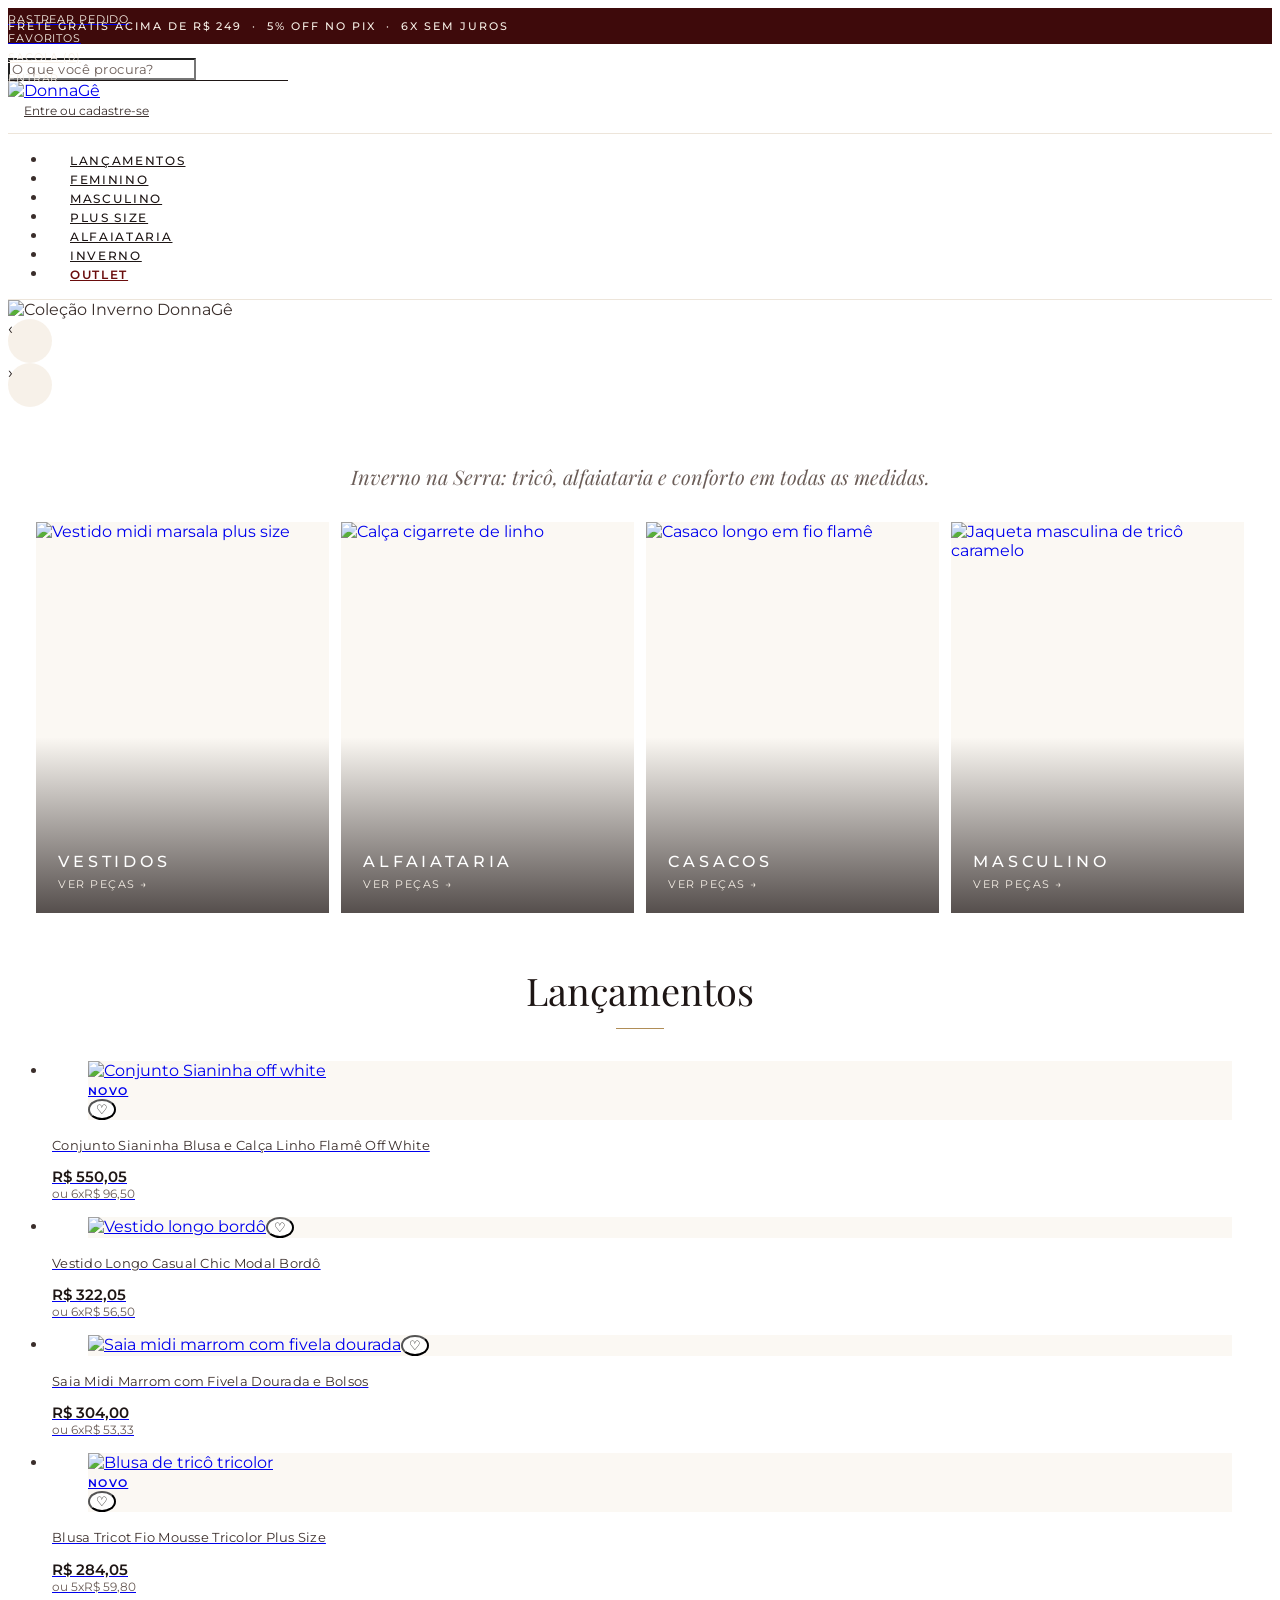
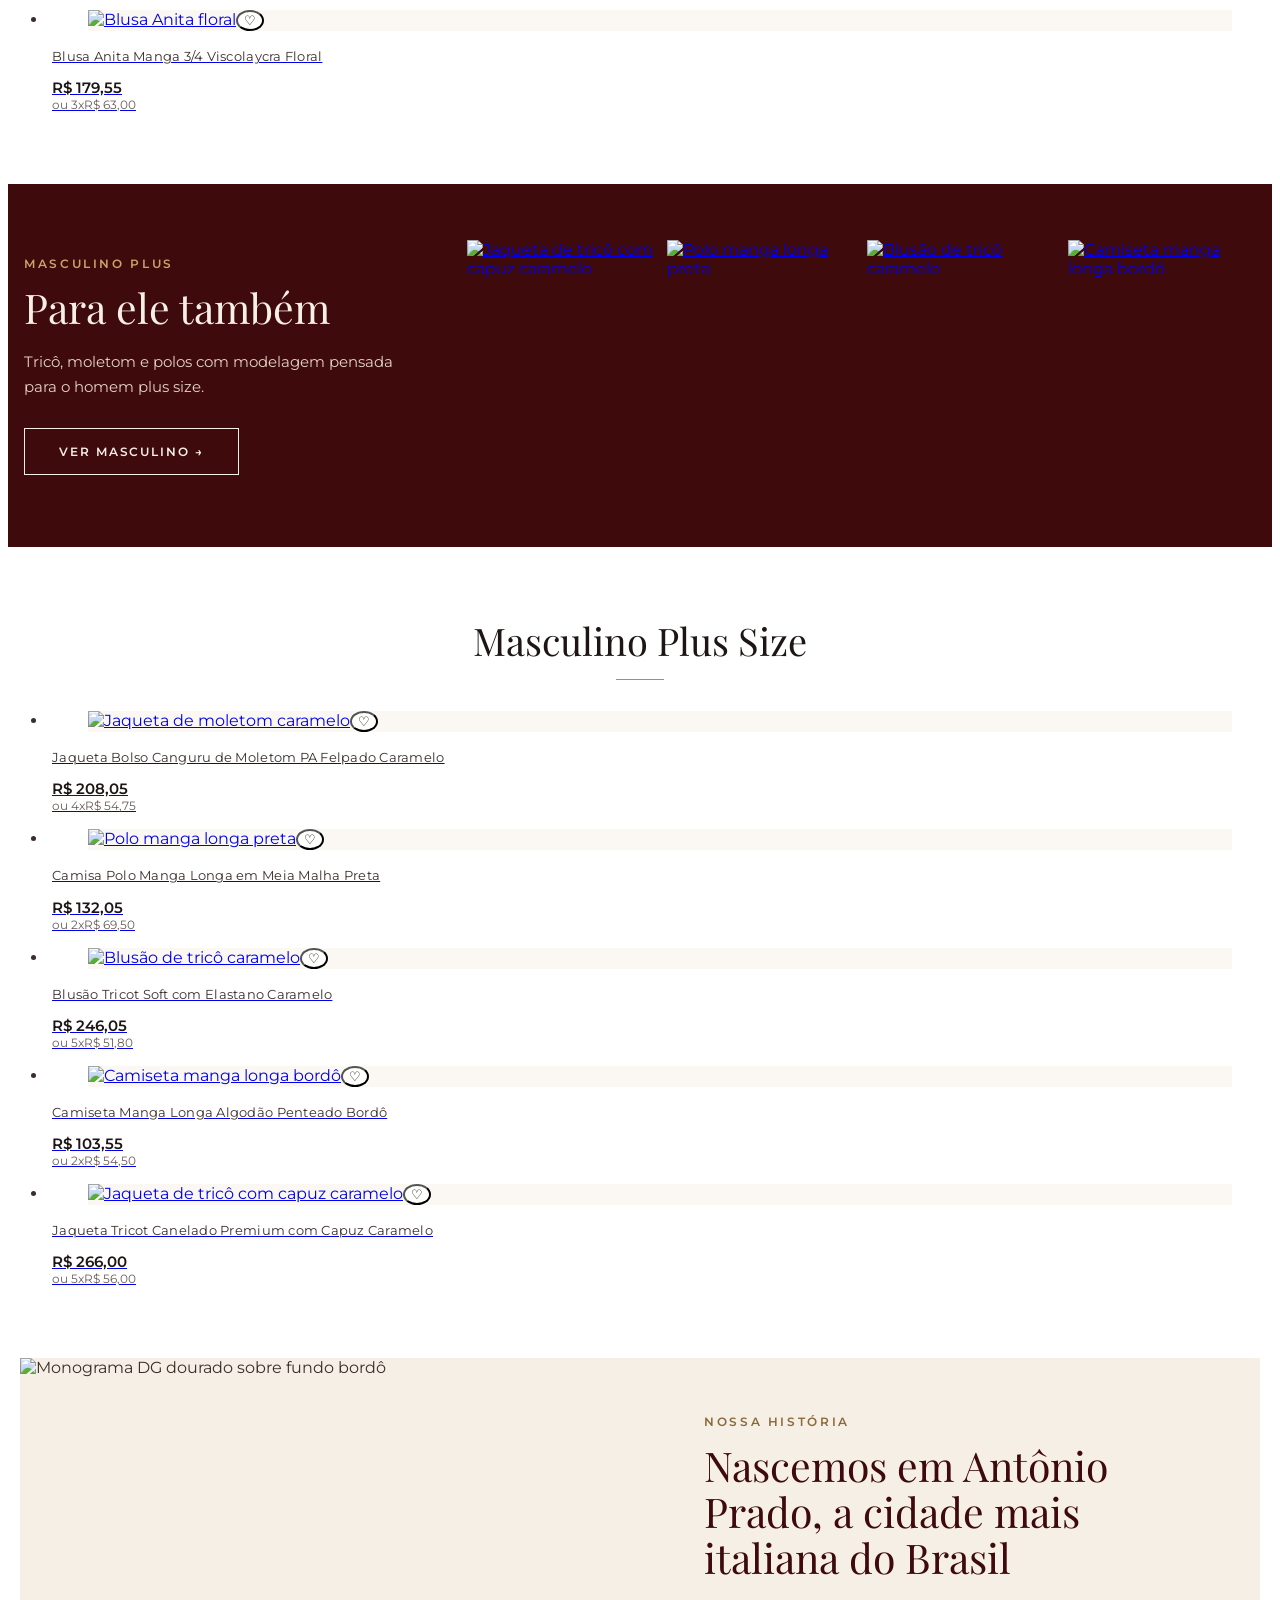
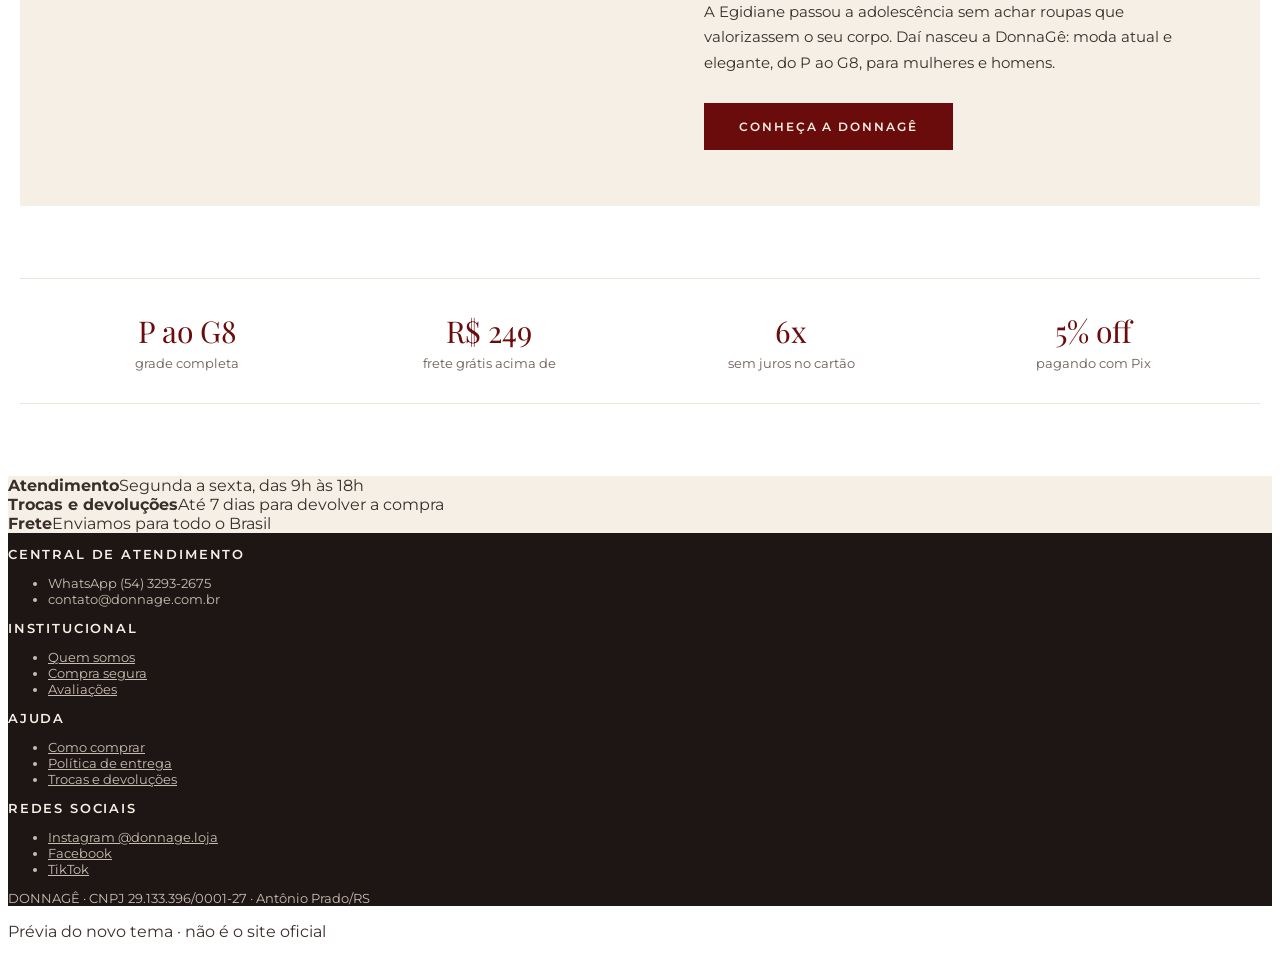
==== index.html @ 187e754b "Prévia do novo tema" ====
<!doctype html>
<html lang="pt-BR">
<head>
  <meta charset="utf-8">
  <meta name="viewport" content="width=device-width, initial-scale=1">
  <meta name="robots" content="noindex, nofollow">
  <title>Prévia do novo tema · DonnaGê</title>
  <!-- Estrutura simulada da Magazord (só para a prévia) -->
  <link rel="stylesheet" href="preview/simulador-magazord.css">
  <!-- O tema de verdade: este é o arquivo que vai para a Magazord -->
  <link rel="stylesheet" href="donnage-tema.css">
</head>
<body>

  <!-- Cabeçalho -->
  <header class="ra-header">
    <div class="header-top">
      <div class="container">
        <div class="box-top">
          <div class="box-social"></div>
          <div class="header-info">
            <div class="item-top"><a class="link-item-top" href="#"><span class="text-item-top">Rastrear pedido</span></a></div>
            <div class="item-top"><a class="link-item-top" href="#"><span class="text-item-top">Favoritos</span></a></div>
            <div class="item-top"><a class="link-item-top link-cart" href="#">Sacola (0)</a></div>
            <div class="item-top"><div class="login link-item-top">Entrar</div></div>
          </div>
        </div>
      </div>
    </div>
    <div class="header-middle">
      <div class="container">
        <div class="search-area">
          <form id="frm-search" action="#" onsubmit="return false">
            <input type="search" placeholder="O que você procura?" aria-label="Buscar">
          </form>
        </div>
        <div class="logo">
          <a href="#"><img src="https://donnage.cdn.magazord.com.br/resources/logo.svg" alt="DonnaGê"></a>
        </div>
        <div class="box-user"><a href="#">Entre ou cadastre-se</a></div>
      </div>
    </div>
    <div class="header-bottom">
      <ul id="nav-root">
        <li><a href="#">Lançamentos</a></li>
        <li><a href="#">Feminino</a></li>
        <li><a href="#">Masculino</a></li>
        <li><a href="#">Plus Size</a></li>
        <li><a href="#">Alfaiataria</a></li>
        <li><a href="#">Inverno</a></li>
        <li class="outlet item-menu-outlet"><a href="#">Outlet</a></li>
      </ul>
    </div>
  </header>

  <main id="main-area">

    <!-- Banner principal (na loja: componente de banners da Magazord) -->
    <div class="container-row">
      <div class="dynamic-banner-1 full">
        <img src="https://donnage.cdn.magazord.com.br/img/2026/08/banner/1099/najo10-1.jpeg" alt="Coleção Inverno DonnaGê">
        <div class="swiper-button-prev" aria-hidden="true">‹</div>
        <div class="swiper-button-next" aria-hidden="true">›</div>
        <div class="swiper-pagination">
          <span class="swiper-pagination-bullet swiper-pagination-bullet-active"></span>
          <span class="swiper-pagination-bullet"></span>
          <span class="swiper-pagination-bullet"></span>
        </div>
      </div>
    </div>

    <!-- Bloco 01 · Mosaico de categorias (cópia de blocos/01-mosaico-categorias.html) -->
    <section class="dg-bloco dg-mosaico" aria-label="Categorias">
      <p class="dg-mosaico__frase">Inverno na Serra: tricô, alfaiataria e conforto em todas as medidas.</p>
      <div class="dg-mosaico__grade">
        <a class="dg-mosaico__item" href="#">
          <img src="https://donnage.cdn.magazord.com.br/img/2026/06/produto/625/cl7-1.jpg?ims=900x1200" alt="Vestido midi marsala plus size" loading="lazy">
          <span class="dg-mosaico__nome"><strong>Vestidos</strong><span>Ver peças →</span></span>
        </a>
        <a class="dg-mosaico__item" href="#">
          <img src="https://donnage.cdn.magazord.com.br/img/2026/09/produto/1181/05-calca-cigarrete-sport-fino-de-linho.jpeg?ims=900x1200" alt="Calça cigarrete de linho" loading="lazy">
          <span class="dg-mosaico__nome"><strong>Alfaiataria</strong><span>Ver peças →</span></span>
        </a>
        <a class="dg-mosaico__item" href="#">
          <img src="https://donnage.cdn.magazord.com.br/img/2026/06/produto/647/cl6.jpg?ims=900x1200" alt="Casaco longo em fio flamê" loading="lazy">
          <span class="dg-mosaico__nome"><strong>Casacos</strong><span>Ver peças →</span></span>
        </a>
        <a class="dg-mosaico__item" href="#">
          <img src="https://donnage.cdn.magazord.com.br/img/2026/07/produto/882/01-jaqueta-masculino-em-tricot-canelado-premium-decote-redondo-com-capuz-caramelo.jpeg?ims=900x1200" alt="Jaqueta masculina de tricô caramelo" loading="lazy">
          <span class="dg-mosaico__nome"><strong>Masculino</strong><span>Ver peças →</span></span>
        </a>
      </div>
    </section>

    <!-- Vitrine de lançamentos (na loja: componente de vitrine da Magazord) -->
    <div class="container-row espaco">
      <div class="title-ctn"><h2 class="bg-title"><span>Lançamentos</span></h2></div>
      <div class="container vitrine-full">
        <div class="ra-vitrine">
          <ul class="product-list">
            <li><a href="#">
              <figure><img class="img-principal" src="https://donnage.cdn.magazord.com.br/img/2026/06/produto/567/t8.jpg?ims=600x900" alt="Conjunto Sianinha off white" loading="lazy"><div class="tag-area"><span class="tag-value">Novo</span></div><button type="button" aria-label="Favoritar">♡</button></figure>
              <div class="vitrine-default"><h3 class="product-name">Conjunto Sianinha Blusa e Calça Linho Flamê Off White</h3><div class="price-product"><div class="top-price"><span class="valor-big">R$ 550,05</span><div class="secondary-price"><span class="parcelas">ou 6x</span><span class="valor-parcelado">R$ 96,50</span></div></div></div></div>
            </a></li>
            <li><a href="#">
              <figure><img class="img-principal" src="https://donnage.cdn.magazord.com.br/img/2026/06/produto/542/04-vestido-longo-casual-chic-modal-losango-fenda-lateral-bordo.jpeg?ims=600x900" alt="Vestido longo bordô" loading="lazy"><button type="button" aria-label="Favoritar">♡</button></figure>
              <div class="vitrine-default"><h3 class="product-name">Vestido Longo Casual Chic Modal Bordô</h3><div class="price-product"><div class="top-price"><span class="valor-big">R$ 322,05</span><div class="secondary-price"><span class="parcelas">ou 6x</span><span class="valor-parcelado">R$ 56,50</span></div></div></div></div>
            </a></li>
            <li><a href="#">
              <figure><img class="img-principal" src="https://donnage.cdn.magazord.com.br/img/2026/06/produto/550/j1-2.jpg?ims=600x900" alt="Saia midi marrom com fivela dourada" loading="lazy"><button type="button" aria-label="Favoritar">♡</button></figure>
              <div class="vitrine-default"><h3 class="product-name">Saia Midi Marrom com Fivela Dourada e Bolsos</h3><div class="price-product"><div class="top-price"><span class="valor-big">R$ 304,00</span><div class="secondary-price"><span class="parcelas">ou 6x</span><span class="valor-parcelado">R$ 53,33</span></div></div></div></div>
            </a></li>
            <li><a href="#">
              <figure><img class="img-principal" src="https://donnage.cdn.magazord.com.br/img/2026/06/produto/598/01-blusa-tricot-fio-mousse-tricolor-inverno-feminina-plus-size.jpeg?ims=600x900" alt="Blusa de tricô tricolor" loading="lazy"><div class="tag-area"><span class="tag-value">Novo</span></div><button type="button" aria-label="Favoritar">♡</button></figure>
              <div class="vitrine-default"><h3 class="product-name">Blusa Tricot Fio Mousse Tricolor Plus Size</h3><div class="price-product"><div class="top-price"><span class="valor-big">R$ 284,05</span><div class="secondary-price"><span class="parcelas">ou 5x</span><span class="valor-parcelado">R$ 59,80</span></div></div></div></div>
            </a></li>
            <li><a href="#">
              <figure><img class="img-principal" src="https://donnage.cdn.magazord.com.br/img/2026/09/produto/1139/04-blusa-anita-manga-3-4-viscolaycra-premium-floral.jpeg?ims=600x900" alt="Blusa Anita floral" loading="lazy"><button type="button" aria-label="Favoritar">♡</button></figure>
              <div class="vitrine-default"><h3 class="product-name">Blusa Anita Manga 3/4 Viscolaycra Floral</h3><div class="price-product"><div class="top-price"><span class="valor-big">R$ 179,55</span><div class="secondary-price"><span class="parcelas">ou 3x</span><span class="valor-parcelado">R$ 63,00</span></div></div></div></div>
            </a></li>
          </ul>
        </div>
      </div>
    </div>

    <!-- Bloco 04 · Destaque masculino (cópia de blocos/04-destaque-masculino.html) -->
    <section class="dg-bloco dg-masculino" aria-label="Linha masculina plus size">
      <div>
        <p class="dg-eyebrow">Masculino plus</p>
        <h2 class="dg-titulo">Para ele também</h2>
        <p class="dg-texto">Tricô, moletom e polos com modelagem pensada para o homem plus size.</p>
        <a class="dg-botao dg-botao--claro" href="#">Ver masculino →</a>
      </div>
      <div class="dg-masculino__fotos">
        <a href="#"><img src="https://donnage.cdn.magazord.com.br/img/2026/07/produto/882/01-jaqueta-masculino-em-tricot-canelado-premium-decote-redondo-com-capuz-caramelo.jpeg?ims=600x800" alt="Jaqueta de tricô com capuz caramelo" loading="lazy"></a>
        <a href="#"><img src="https://donnage.cdn.magazord.com.br/img/2026/07/produto/1011/04-camisa-polo-manga-longa-masculina-em-meia-malha-de-algodao-preta.jpeg?ims=600x800" alt="Polo manga longa preta" loading="lazy"></a>
        <a href="#"><img src="https://donnage.cdn.magazord.com.br/img/2026/07/produto/772/03-blusao-tricot-soft-com-elastano-masculino-caramelo.jpeg?ims=600x800" alt="Blusão de tricô caramelo" loading="lazy"></a>
        <a href="#"><img src="https://donnage.cdn.magazord.com.br/img/2026/08/produto/1018/03-camiseta-manga-longa-masculina-algodao-penteado-punho-em-ribana-bordo-plus-size.jpeg?ims=600x800" alt="Camiseta manga longa bordô" loading="lazy"></a>
      </div>
    </section>

    <!-- Vitrine masculina -->
    <div class="container-row espaco">
      <div class="title-ctn"><h2 class="bg-title"><span>Masculino Plus Size</span></h2></div>
      <div class="container vitrine-full">
        <div class="ra-vitrine">
          <ul class="product-list">
            <li><a href="#">
              <figure><img class="img-principal" src="https://donnage.cdn.magazord.com.br/img/2026/07/produto/863/03-jaqueta-bolso-canguru-masculina-de-moletom-pa-felpado-com-ziper-e-capuz-caramelo.jpeg?ims=600x900" alt="Jaqueta de moletom caramelo" loading="lazy"><button type="button" aria-label="Favoritar">♡</button></figure>
              <div class="vitrine-default"><h3 class="product-name">Jaqueta Bolso Canguru de Moletom PA Felpado Caramelo</h3><div class="price-product"><div class="top-price"><span class="valor-big">R$ 208,05</span><div class="secondary-price"><span class="parcelas">ou 4x</span><span class="valor-parcelado">R$ 54,75</span></div></div></div></div>
            </a></li>
            <li><a href="#">
              <figure><img class="img-principal" src="https://donnage.cdn.magazord.com.br/img/2026/07/produto/1011/04-camisa-polo-manga-longa-masculina-em-meia-malha-de-algodao-preta.jpeg?ims=600x900" alt="Polo manga longa preta" loading="lazy"><button type="button" aria-label="Favoritar">♡</button></figure>
              <div class="vitrine-default"><h3 class="product-name">Camisa Polo Manga Longa em Meia Malha Preta</h3><div class="price-product"><div class="top-price"><span class="valor-big">R$ 132,05</span><div class="secondary-price"><span class="parcelas">ou 2x</span><span class="valor-parcelado">R$ 69,50</span></div></div></div></div>
            </a></li>
            <li><a href="#">
              <figure><img class="img-principal" src="https://donnage.cdn.magazord.com.br/img/2026/07/produto/772/03-blusao-tricot-soft-com-elastano-masculino-caramelo.jpeg?ims=600x900" alt="Blusão de tricô caramelo" loading="lazy"><button type="button" aria-label="Favoritar">♡</button></figure>
              <div class="vitrine-default"><h3 class="product-name">Blusão Tricot Soft com Elastano Caramelo</h3><div class="price-product"><div class="top-price"><span class="valor-big">R$ 246,05</span><div class="secondary-price"><span class="parcelas">ou 5x</span><span class="valor-parcelado">R$ 51,80</span></div></div></div></div>
            </a></li>
            <li><a href="#">
              <figure><img class="img-principal" src="https://donnage.cdn.magazord.com.br/img/2026/08/produto/1018/03-camiseta-manga-longa-masculina-algodao-penteado-punho-em-ribana-bordo-plus-size.jpeg?ims=600x900" alt="Camiseta manga longa bordô" loading="lazy"><button type="button" aria-label="Favoritar">♡</button></figure>
              <div class="vitrine-default"><h3 class="product-name">Camiseta Manga Longa Algodão Penteado Bordô</h3><div class="price-product"><div class="top-price"><span class="valor-big">R$ 103,55</span><div class="secondary-price"><span class="parcelas">ou 2x</span><span class="valor-parcelado">R$ 54,50</span></div></div></div></div>
            </a></li>
            <li><a href="#">
              <figure><img class="img-principal" src="https://donnage.cdn.magazord.com.br/img/2026/07/produto/882/01-jaqueta-masculino-em-tricot-canelado-premium-decote-redondo-com-capuz-caramelo.jpeg?ims=600x900" alt="Jaqueta de tricô com capuz caramelo" loading="lazy"><button type="button" aria-label="Favoritar">♡</button></figure>
              <div class="vitrine-default"><h3 class="product-name">Jaqueta Tricot Canelado Premium com Capuz Caramelo</h3><div class="price-product"><div class="top-price"><span class="valor-big">R$ 266,00</span><div class="secondary-price"><span class="parcelas">ou 5x</span><span class="valor-parcelado">R$ 56,00</span></div></div></div></div>
            </a></li>
          </ul>
        </div>
      </div>
    </div>

    <!-- Bloco 02 · História da marca (cópia de blocos/02-historia-da-marca.html) -->
    <section class="dg-bloco dg-historia" aria-label="Nossa história">
      <div class="dg-historia__foto">
        <img src="https://donnage.cdn.magazord.com.br/img/2026/08/banner/1098/dg.jpg" alt="Monograma DG dourado sobre fundo bordô" loading="lazy">
      </div>
      <div class="dg-historia__conteudo">
        <p class="dg-eyebrow">Nossa história</p>
        <h2 class="dg-titulo">Nascemos em Antônio Prado, a cidade mais italiana do Brasil</h2>
        <p class="dg-texto">A Egidiane passou a adolescência sem achar roupas que valorizassem o seu corpo. Daí nasceu a DonnaGê: moda atual e elegante, do P ao G8, para mulheres e homens.</p>
        <a class="dg-botao" href="#">Conheça a DonnaGê</a>
      </div>
    </section>

    <!-- Bloco 03 · Faixa de vantagens (cópia de blocos/03-faixa-vantagens.html) -->
    <section class="dg-bloco dg-vantagens" aria-label="Vantagens de comprar na DonnaGê">
      <div class="dg-vantagens__item"><strong>P ao G8</strong><span>grade completa</span></div>
      <div class="dg-vantagens__item"><strong>R$ 249</strong><span>frete grátis acima de</span></div>
      <div class="dg-vantagens__item"><strong>6x</strong><span>sem juros no cartão</span></div>
      <div class="dg-vantagens__item"><strong>5% off</strong><span>pagando com Pix</span></div>
    </section>

  </main>

  <!-- Rodapé -->
  <footer class="ra-footer">
    <div>
      <div>
        <div class="footer-top">
          <div class="container">
            <div><strong>Atendimento</strong><span>Segunda a sexta, das 9h às 18h</span></div>
            <div><strong>Trocas e devoluções</strong><span>Até 7 dias para devolver a compra</span></div>
            <div><strong>Frete</strong><span>Enviamos para todo o Brasil</span></div>
          </div>
        </div>
        <div class="footer-middle">
          <div class="footer-middle-top">
            <div class="container">
              <div>
                <h3 class="section-title"><span>Central de atendimento</span></h3>
                <ul class="list-menu-default">
                  <li>WhatsApp (54) 3293-2675</li>
                  <li>contato@donnage.com.br</li>
                </ul>
              </div>
              <div>
                <h3 class="section-title"><span>Institucional</span></h3>
                <ul class="list-menu-default">
                  <li><a href="#">Quem somos</a></li>
                  <li><a href="#">Compra segura</a></li>
                  <li><a href="#">Avaliações</a></li>
                </ul>
              </div>
              <div>
                <h3 class="section-title"><span>Ajuda</span></h3>
                <ul class="list-menu-default">
                  <li><a href="#">Como comprar</a></li>
                  <li><a href="#">Política de entrega</a></li>
                  <li><a href="#">Trocas e devoluções</a></li>
                </ul>
              </div>
              <div>
                <h3 class="section-title"><span>Redes sociais</span></h3>
                <ul class="list-menu-default">
                  <li><a href="#">Instagram @donnage.loja</a></li>
                  <li><a href="#">Facebook</a></li>
                  <li><a href="#">TikTok</a></li>
                </ul>
              </div>
            </div>
          </div>
        </div>
        <div class="footer-bottom">
          <p>DONNAGÊ · CNPJ 29.133.396/0001-27 · Antônio Prado/RS</p>
        </div>
      </div>
    </div>
  </footer>

  <p class="previa-aviso">Prévia do novo tema · não é o site oficial</p>

</body>
</html>
---- donnage-tema.css ----
/* ==========================================================================
   DonnaGê — Tema "Serra" (inspirado na linguagem da Principessa)
   Plataforma: Magazord · Versão 1.0 · 16/10/2026

   Como usar: subir este arquivo em Recursos (arquivo CSS da loja), no lugar
   do basenutribomba.css. Veja o GUIA-INSTALACAO.md.

   Seções:
   1. Fontes e variáveis
   2. Base
   3. Barra de aviso (topo)
   4. Cabeçalho e busca
   5. Menu
   6. Banners
   7. Títulos de seção
   8. Categorias (carrossel de banners vira mosaico)
   9. Vitrines e cards de produto
   10. Avaliações
   11. Rodapé
   12. Avisos, pop-ups e WhatsApp
   13. Blocos HTML próprios (.dg-*)
   14. Celular
   ========================================================================== */

/* 1. Fontes e variáveis ---------------------------------------------------- */
@import url("https://fonts.googleapis.com/css2?family=Playfair+Display:ital,wght@0,400;0,500;0,600;1,400&family=Montserrat:wght@400;500;600;700&display=swap");

:root {
  /* Paleta do tema */
  --dg-bordo: #6a0c0c;
  --dg-vinho: #3e0a0b;
  --dg-creme: #f6efe6;
  --dg-papel: #fbf8f3;
  --dg-grafite: #1e1615;
  --dg-texto: #3a2e2b;
  --dg-texto-suave: #6b5d58;
  --dg-dourado: #b08d57;
  --dg-dourado-escuro: #8a6a3a;
  --dg-linha: #ede5da;

  /* Tipografia */
  --dg-fonte-titulo: "Playfair Display", Georgia, serif;
  --dg-fonte-texto: "Montserrat", Arial, sans-serif;

  /* Texto da barra de aviso no topo (edite aqui) */
  --dg-aviso: "FRETE GRÁTIS ACIMA DE R$ 249  ·  5% OFF NO PIX  ·  6X SEM JUROS";

  /* Cor base da Magazord: mantém o bordô da marca */
  --cor-base: #6a0c0c;
  --cor-base-darken: #3e0a0b;
}

/* 2. Base ------------------------------------------------------------------ */
body {
  font-family: var(--dg-fonte-texto);
  color: var(--dg-texto);
  -webkit-font-smoothing: antialiased;
}

img {
  image-rendering: -webkit-optimize-contrast;
}

a:focus-visible,
button:focus-visible {
  outline: 2px solid var(--dg-dourado);
  outline-offset: 2px;
}

/* 3. Barra de aviso (topo) ------------------------------------------------- */
/* A faixa bordô vira uma barra fina vinho com um único recado no centro.
   Os atalhos (rastrear pedido, favoritos, carrinho, entrar) continuam à direita. */
.ra-header .header-top {
  height: 36px;
  background: var(--dg-vinho) !important;
}

.ra-header .header-top .box-top {
  position: relative;
  height: 36px;
}

/* O recado fica à esquerda; os atalhos ficam à direita (sem sobrepor) */
.ra-header .header-top .box-top::before {
  content: var(--dg-aviso);
  position: absolute;
  left: 0;
  top: 50%;
  transform: translateY(-50%);
  white-space: pre;
  font-family: var(--dg-fonte-texto);
  font-size: 11px;
  font-weight: 500;
  letter-spacing: 0.18em;
  color: var(--dg-creme);
  pointer-events: none;
}

/* Redes sociais saem do topo (ficam no rodapé) */
.ra-header .header-top .box-social {
  display: none;
}

.ra-header .header-top .header-info {
  margin-left: auto;
}

.ra-header .header-top .header-info .item-top {
  border-color: rgba(246, 239, 230, 0.2) !important;
}

.ra-header .header-top .text-item-top,
.ra-header .header-top .login,
.ra-header .header-top .link-cart {
  font-family: var(--dg-fonte-texto);
  font-size: 11px;
  letter-spacing: 0.08em;
  text-transform: uppercase;
  color: var(--dg-creme) !important;
}

.ra-header .header-top .link-item-top {
  padding-top: 6px;
  padding-bottom: 6px;
}

/* 4. Cabeçalho e busca ----------------------------------------------------- */
.ra-header {
  box-shadow: none !important;
  border-bottom: 1px solid var(--dg-linha);
}

.ra-header .header-middle {
  background: #ffffff !important;
  padding-top: 14px !important;
  padding-bottom: 14px !important;
}

.ra-header .header-middle .logo img,
.ra-header .header-middle .logo svg {
  max-height: 52px;
  width: auto;
}

/* Busca no estilo Principessa: só uma linha embaixo */
.ra-header .search-area {
  width: 280px !important;
}

.ra-header #frm-search {
  background: transparent !important;
  border: 0 !important;
  border-bottom: 1px solid var(--dg-grafite) !important;
  border-radius: 0 !important;
}

.ra-header #frm-search input {
  font-family: var(--dg-fonte-texto);
  font-size: 13px;
  letter-spacing: 0.04em;
  color: var(--dg-grafite);
  background: transparent !important;
}

.ra-header #frm-search input::placeholder {
  color: var(--dg-texto-suave);
}

/* Bloco "Cadastre-se" mais discreto */
.ra-header .box-user a {
  padding: 10px 16px !important;
  font-family: var(--dg-fonte-texto);
  font-size: 12px;
  color: var(--dg-texto) !important;
}

.ra-header .box-user a:hover {
  background: var(--dg-papel) !important;
}

/* 5. Menu ------------------------------------------------------------------ */
.ra-header .header-bottom {
  background: #ffffff !important;
  border-top: 1px solid var(--dg-linha);
}

#nav-root > li > a {
  padding: 16px 22px !important;
  font-family: var(--dg-fonte-texto);
  font-size: 12px;
  font-weight: 500;
  letter-spacing: 0.14em;
  text-transform: uppercase;
  color: var(--dg-grafite) !important;
  position: relative;
}

/* Sublinhado fino ao passar o mouse */
#nav-root > li > a::after {
  content: "";
  position: absolute;
  left: 22px;
  right: 22px;
  bottom: 10px;
  height: 1px;
  background: currentColor;
  transform: scaleX(0);
  transition: transform 0.25s ease;
}

#nav-root > li > a:hover::after {
  transform: scaleX(1);
}

/* Outlet em destaque, como na Principessa */
#nav-root > li.outlet > a,
#nav-root > li.item-menu-outlet > a {
  color: var(--dg-bordo) !important;
  font-weight: 600;
}

/* Submenu */
#nav-root .menu-level-2 {
  background: #ffffff !important;
  border-top: 1px solid var(--dg-linha);
  box-shadow: 0 16px 32px rgba(30, 22, 21, 0.08);
}

#nav-root .menu-level-2 a {
  font-family: var(--dg-fonte-texto);
  font-size: 13px !important;
  color: var(--dg-texto) !important;
}

#nav-root .menu-level-2 a:hover {
  background: var(--dg-papel) !important;
  color: var(--dg-bordo) !important;
}

/* 6. Banners --------------------------------------------------------------- */
.dynamic-banner-1 .swiper-button-prev,
.dynamic-banner-1 .swiper-button-next {
  width: 44px;
  height: 44px;
  border-radius: 50%;
  background: rgba(246, 239, 230, 0.85);
  color: var(--dg-grafite);
}

.dynamic-banner-1 .swiper-button-prev::after,
.dynamic-banner-1 .swiper-button-next::after {
  font-size: 16px;
  font-weight: 700;
}

.dynamic-banner-1 .swiper-pagination-bullet {
  width: 10px;
  height: 4px;
  border-radius: 2px;
  background: #ffffff;
  opacity: 0.55;
}

.dynamic-banner-1 .swiper-pagination-bullet-active {
  width: 28px;
  opacity: 1;
}

/* Banners fixos: sem cantos arredondados, com um respiro em volta */
.fixed-banners {
  padding-top: 24px;
  padding-bottom: 24px;
}

.fixed-banners img {
  border-radius: 0 !important;
}

/* 7. Títulos de seção ------------------------------------------------------ */
.title-ctn {
  margin-top: 56px;
  margin-bottom: 28px;
  text-align: center;
}

.title-ctn .bg-title,
.title-ctn .bg-title span {
  background: transparent !important;
  font-family: var(--dg-fonte-titulo) !important;
  font-size: 38px !important;
  font-weight: 400 !important;
  line-height: 1.15;
  letter-spacing: 0;
  text-transform: none !important;
  color: var(--dg-grafite) !important;
}

.title-ctn .bg-title::before,
.title-ctn .bg-title::after {
  display: none !important;
}

/* Filete dourado embaixo do título */
.title-ctn .bg-title::after {
  content: "";
  display: block !important;
  width: 48px;
  height: 1px;
  margin: 16px auto 0;
  background: var(--dg-dourado);
}

/* 8. Categorias (carrossel de banners vira mosaico) ------------------------ */
/* Vale para o componente "carrossel de banners" com nome (dynamic-banner-5),
   que hoje mostra as categorias em círculos. */
.dynamic-banner-5 .swiper-slide a {
  position: relative;
  display: block;
  overflow: hidden;
}

.dynamic-banner-5 figure {
  margin: 0;
  border-radius: 0 !important;
  aspect-ratio: 3 / 4;
  overflow: hidden;
  background: var(--dg-papel);
}

.dynamic-banner-5 figure img {
  width: 100%;
  height: 100%;
  object-fit: cover;
  border-radius: 0 !important;
  transition: transform 0.6s ease;
}

.dynamic-banner-5 .swiper-slide a:hover figure img {
  transform: scale(1.04);
}

/* Escurece a base da foto para o nome ficar legível */
.dynamic-banner-5 .swiper-slide a::after {
  content: "";
  position: absolute;
  inset: 0;
  background: linear-gradient(180deg, rgba(30, 22, 21, 0) 55%, rgba(30, 22, 21, 0.72) 100%);
  pointer-events: none;
}

.dynamic-banner-5 .banner-name {
  position: absolute;
  left: 20px;
  right: 20px;
  bottom: 20px;
  z-index: 2;
  justify-content: flex-start !important;
  text-align: left;
  font-family: var(--dg-fonte-texto);
  font-size: 15px;
  font-weight: 500;
  letter-spacing: 0.22em;
  text-transform: uppercase;
  color: #ffffff !important;
}

.dynamic-banner-5 .banner-name::after {
  content: "Ver peças →";
  display: block;
  margin-top: 6px;
  font-size: 11px;
  letter-spacing: 0.12em;
  color: var(--dg-creme);
}

/* O nome fica em coluna (título + "ver peças") */
.dynamic-banner-5 .banner-name {
  flex-direction: column;
  align-items: flex-start !important;
}

/* 9. Vitrines e cards de produto ------------------------------------------- */
.ra-vitrine .product-list > li > a figure {
  background: var(--dg-papel);
  overflow: hidden;
}

.ra-vitrine .img-principal {
  transition: transform 0.6s ease !important;
}

.ra-vitrine .product-list > li > a:hover .img-principal {
  transform: scale(1.03);
}

.ra-vitrine .vitrine-default {
  text-align: left !important;
  padding-left: 4px !important;
  padding-right: 4px !important;
}

.ra-vitrine .product-name {
  margin-top: 14px !important;
  font-family: var(--dg-fonte-texto);
  font-size: 13px !important;
  font-weight: 400;
  line-height: 1.4;
  letter-spacing: 0.02em;
  text-transform: none;
  color: var(--dg-texto) !important;
}

.ra-vitrine .price-product {
  min-height: 0 !important;
  margin-top: 6px;
}

.ra-vitrine .top-price {
  justify-content: flex-start !important;
  flex-wrap: wrap;
  align-items: baseline;
  gap: 4px 8px;
}

.ra-vitrine .valor-big {
  font-family: var(--dg-fonte-texto);
  font-size: 15px !important;
  font-weight: 600 !important;
  color: var(--dg-grafite) !important;
}

.ra-vitrine .secondary-price,
.ra-vitrine .parcelas,
.ra-vitrine .valor-parcelado {
  font-size: 12px !important;
  color: var(--dg-texto-suave) !important;
}

/* Botão de favorito discreto */
.ra-vitrine figure > button {
  background: rgba(255, 255, 255, 0.9) !important;
  box-shadow: none !important;
  border-radius: 50%;
}

/* Tamanhos que aparecem ao passar o mouse */
.ra-vitrine .derivacoes-hover {
  background: rgba(251, 248, 243, 0.94);
}

.ra-vitrine .deriva {
  font-size: 12px;
  color: var(--dg-grafite);
}

/* Etiquetas (novo, desconto) */
.tag-area .tag-value {
  border-radius: 0 !important;
  font-family: var(--dg-fonte-texto);
  font-size: 11px !important;
  font-weight: 600;
  letter-spacing: 0.12em;
  text-transform: uppercase;
}

/* Setas das vitrines */
.ra-vitrine .button-prev,
.ra-vitrine .button-next {
  color: var(--dg-grafite);
  opacity: 0.6;
  transition: opacity 0.2s ease;
}

.ra-vitrine .button-prev:hover,
.ra-vitrine .button-next:hover {
  opacity: 1;
}

/* 10. Avaliações ----------------------------------------------------------- */
.widget-avaliacao {
  background: var(--dg-papel);
}

/* 11. Rodapé --------------------------------------------------------------- */
.ra-footer .footer-top {
  background: var(--dg-creme) !important;
  color: var(--dg-texto);
}

.ra-footer .footer-middle,
.ra-footer .footer-middle-top,
.ra-footer .footer-middle-bottom,
.ra-footer .footer-bottom,
.ra-footer > div > div {
  background: var(--dg-grafite) !important;
  color: #cbbdb2;
}

.ra-footer .section-title,
.ra-footer .section-title span {
  font-family: var(--dg-fonte-texto);
  font-size: 13px;
  font-weight: 600;
  letter-spacing: 0.14em;
  text-transform: uppercase;
  color: var(--dg-creme) !important;
  border-color: rgba(246, 239, 230, 0.15) !important;
}

.ra-footer a,
.ra-footer li,
.ra-footer p,
.ra-footer .list-menu-default {
  color: #cbbdb2 !important;
  font-size: 13px;
}

.ra-footer a:hover {
  color: var(--dg-creme) !important;
}

.ra-footer .border-secondary-200,
.ra-footer .footer-bottom {
  border-color: rgba(246, 239, 230, 0.12) !important;
}

/* Ícones das redes em creme */
.ra-footer .box-social img,
.ra-footer .box-social svg {
  filter: brightness(0) invert(0.93) sepia(0.15);
}

/* 12. Avisos, pop-ups e WhatsApp ------------------------------------------- */
.informativo-lgpd {
  background: var(--dg-grafite) !important;
  color: var(--dg-creme) !important;
  font-size: 13px;
}

.informativo-lgpd a {
  color: var(--dg-creme) !important;
  text-decoration: underline;
}

.informativo-lgpd .botao-continuar-fechar {
  background: var(--dg-creme) !important;
  border-color: var(--dg-creme) !important;
  color: var(--dg-grafite) !important;
  border-radius: 0 !important;
  letter-spacing: 0.1em;
  text-transform: uppercase;
  font-size: 12px;
}

.cupom-desconto .titulo-newsletter {
  font-family: var(--dg-fonte-titulo);
  font-weight: 400;
}

/* Botões padrão da loja: cantos retos e caixa alta */
.button.button-base,
.btn-comprar,
.botao-comprar {
  border-radius: 0 !important;
  letter-spacing: 0.12em;
  text-transform: uppercase;
}

/* 13. Blocos HTML próprios (.dg-*) ----------------------------------------- */
/* Usados pelos arquivos da pasta blocos/. Só afetam elementos com classe dg-. */
.dg-bloco {
  font-family: var(--dg-fonte-texto);
  color: var(--dg-texto);
  box-sizing: border-box;
}

.dg-bloco *,
.dg-bloco *::before,
.dg-bloco *::after {
  box-sizing: inherit;
}

.dg-bloco img {
  display: block;
  max-width: 100%;
}

.dg-eyebrow {
  margin: 0 0 14px;
  font-size: 12px;
  font-weight: 600;
  letter-spacing: 0.22em;
  text-transform: uppercase;
  color: var(--dg-dourado-escuro);
}

.dg-titulo {
  margin: 0 0 18px;
  font-family: var(--dg-fonte-titulo);
  font-size: clamp(28px, 3.2vw, 44px);
  font-weight: 400;
  line-height: 1.12;
  color: var(--dg-vinho);
}

.dg-texto {
  margin: 0 0 28px;
  font-size: 15px;
  line-height: 1.7;
  color: var(--dg-texto);
}

.dg-botao {
  display: inline-block;
  padding: 15px 34px;
  font-size: 12px;
  font-weight: 600;
  letter-spacing: 0.16em;
  text-transform: uppercase;
  text-decoration: none;
  color: var(--dg-creme) !important;
  background: var(--dg-bordo);
  border: 1px solid var(--dg-bordo);
  transition: background 0.2s ease, color 0.2s ease;
}

.dg-botao:hover {
  background: var(--dg-vinho);
  border-color: var(--dg-vinho);
}

.dg-botao--claro {
  color: var(--dg-creme) !important;
  background: transparent;
  border-color: var(--dg-creme);
}

.dg-botao--claro:hover {
  color: var(--dg-vinho) !important;
  background: var(--dg-creme);
}

/* 13a. Mosaico de categorias */
.dg-mosaico {
  max-width: 1240px;
  margin: 56px auto;
  padding: 0 16px;
}

.dg-mosaico__frase {
  margin: 0 0 32px;
  text-align: center;
  font-family: var(--dg-fonte-titulo);
  font-style: italic;
  font-size: 20px;
  color: var(--dg-texto-suave);
}

.dg-mosaico__grade {
  display: grid;
  grid-template-columns: repeat(4, 1fr);
  gap: 12px;
}

.dg-mosaico__item {
  position: relative;
  display: block;
  aspect-ratio: 3 / 4;
  overflow: hidden;
  text-decoration: none;
  background: var(--dg-papel);
}

.dg-mosaico__item img {
  width: 100%;
  height: 100%;
  object-fit: cover;
  transition: transform 0.6s ease;
}

.dg-mosaico__item:hover img {
  transform: scale(1.04);
}

.dg-mosaico__item::after {
  content: "";
  position: absolute;
  inset: 0;
  background: linear-gradient(180deg, rgba(30, 22, 21, 0) 55%, rgba(30, 22, 21, 0.75) 100%);
}

.dg-mosaico__nome {
  position: absolute;
  left: 22px;
  right: 22px;
  bottom: 22px;
  z-index: 1;
  color: #ffffff;
}

.dg-mosaico__nome strong {
  display: block;
  font-size: 16px;
  font-weight: 500;
  letter-spacing: 0.24em;
  text-transform: uppercase;
}

.dg-mosaico__nome span {
  display: block;
  margin-top: 6px;
  font-size: 11px;
  letter-spacing: 0.14em;
  text-transform: uppercase;
  color: var(--dg-creme);
}

/* 13b. História da marca */
.dg-historia {
  display: grid;
  grid-template-columns: 1fr 1fr;
  max-width: 1240px;
  margin: 72px auto;
  background: var(--dg-creme);
}

.dg-historia__foto img {
  width: 100%;
  height: 100%;
  min-height: 420px;
  object-fit: cover;
}

.dg-historia__conteudo {
  display: flex;
  flex-direction: column;
  justify-content: center;
  align-items: flex-start;
  padding: 56px 64px;
}

/* 13c. Faixa de vantagens */
.dg-vantagens {
  display: grid;
  grid-template-columns: repeat(4, 1fr);
  max-width: 1240px;
  margin: 0 auto 72px;
  padding: 32px 16px;
  border-top: 1px solid var(--dg-linha);
  border-bottom: 1px solid var(--dg-linha);
  text-align: center;
}

.dg-vantagens__item strong {
  display: block;
  font-family: var(--dg-fonte-titulo);
  font-size: 30px;
  font-weight: 400;
  color: var(--dg-bordo);
}

.dg-vantagens__item span {
  display: block;
  margin-top: 4px;
  font-size: 13px;
  color: var(--dg-texto-suave);
}

/* 13d. Destaque masculino */
.dg-masculino {
  display: grid;
  grid-template-columns: minmax(260px, 1fr) 2fr;
  gap: 48px;
  align-items: center;
  margin: 72px 0;
  padding: 56px max(16px, calc((100% - 1240px) / 2));
  background: var(--dg-vinho);
}

.dg-masculino .dg-eyebrow {
  color: #c9a46a;
}

.dg-masculino .dg-titulo {
  color: var(--dg-creme);
}

.dg-masculino .dg-texto {
  color: #e3d3c4;
}

.dg-masculino__fotos {
  display: grid;
  grid-template-columns: repeat(4, 1fr);
  gap: 12px;
}

.dg-masculino__fotos a {
  display: block;
  aspect-ratio: 3 / 4;
  overflow: hidden;
}

.dg-masculino__fotos img {
  width: 100%;
  height: 100%;
  object-fit: cover;
  transition: transform 0.6s ease;
}

.dg-masculino__fotos a:hover img {
  transform: scale(1.04);
}

/* 14. Celular -------------------------------------------------------------- */
@media (max-width: 767px) {
  .ra-header .header-top .box-top::before {
    font-size: 10px;
    letter-spacing: 0.1em;
    content: "5% OFF NO PIX  ·  6X SEM JUROS";
  }

  .title-ctn {
    margin-top: 36px;
    margin-bottom: 18px;
  }

  .title-ctn .bg-title,
  .title-ctn .bg-title span {
    font-size: 26px !important;
  }

  /* No celular as categorias ficam pequenas: o nome volta para baixo da foto */
  .dynamic-banner-5 .swiper-slide a::after {
    display: none;
  }

  .dynamic-banner-5 .banner-name {
    position: static;
    margin-top: 8px;
    align-items: center !important;
    text-align: center;
    font-size: 10px;
    letter-spacing: 0.08em;
    color: var(--dg-grafite) !important;
  }

  .dynamic-banner-5 .banner-name::after {
    display: none;
  }

  /* Cards de produto estreitos: texto menor e centralizado */
  .ra-vitrine .vitrine-default {
    text-align: center !important;
  }

  .ra-vitrine .top-price {
    justify-content: center !important;
  }

  .ra-vitrine .product-name {
    font-size: 11px !important;
  }

  .ra-vitrine .valor-big {
    font-size: 12px !important;
  }

  .ra-vitrine .secondary-price,
  .ra-vitrine .parcelas,
  .ra-vitrine .valor-parcelado {
    font-size: 10px !important;
  }

  /* Acordeões do rodapé no celular */
  .ra-footer .group {
    background: transparent !important;
    border-color: rgba(246, 239, 230, 0.12) !important;
  }

  .dg-mosaico__grade {
    grid-template-columns: repeat(2, 1fr);
    gap: 8px;
  }

  .dg-mosaico__nome {
    left: 14px;
    right: 14px;
    bottom: 14px;
  }

  .dg-mosaico__nome strong {
    font-size: 13px;
    letter-spacing: 0.16em;
  }

  .dg-historia {
    grid-template-columns: 1fr;
    margin: 48px 16px;
  }

  .dg-historia__foto img {
    min-height: 240px;
    max-height: 320px;
  }

  .dg-historia__conteudo {
    padding: 32px 24px;
  }

  .dg-vantagens {
    grid-template-columns: repeat(2, 1fr);
    gap: 24px 8px;
    margin: 0 16px 48px;
  }

  .dg-vantagens__item strong {
    font-size: 24px;
  }

  .dg-masculino {
    grid-template-columns: 1fr;
    gap: 28px;
    padding: 40px 16px;
  }

  .dg-masculino__fotos {
    grid-template-columns: repeat(2, 1fr);
    gap: 8px;
  }
}
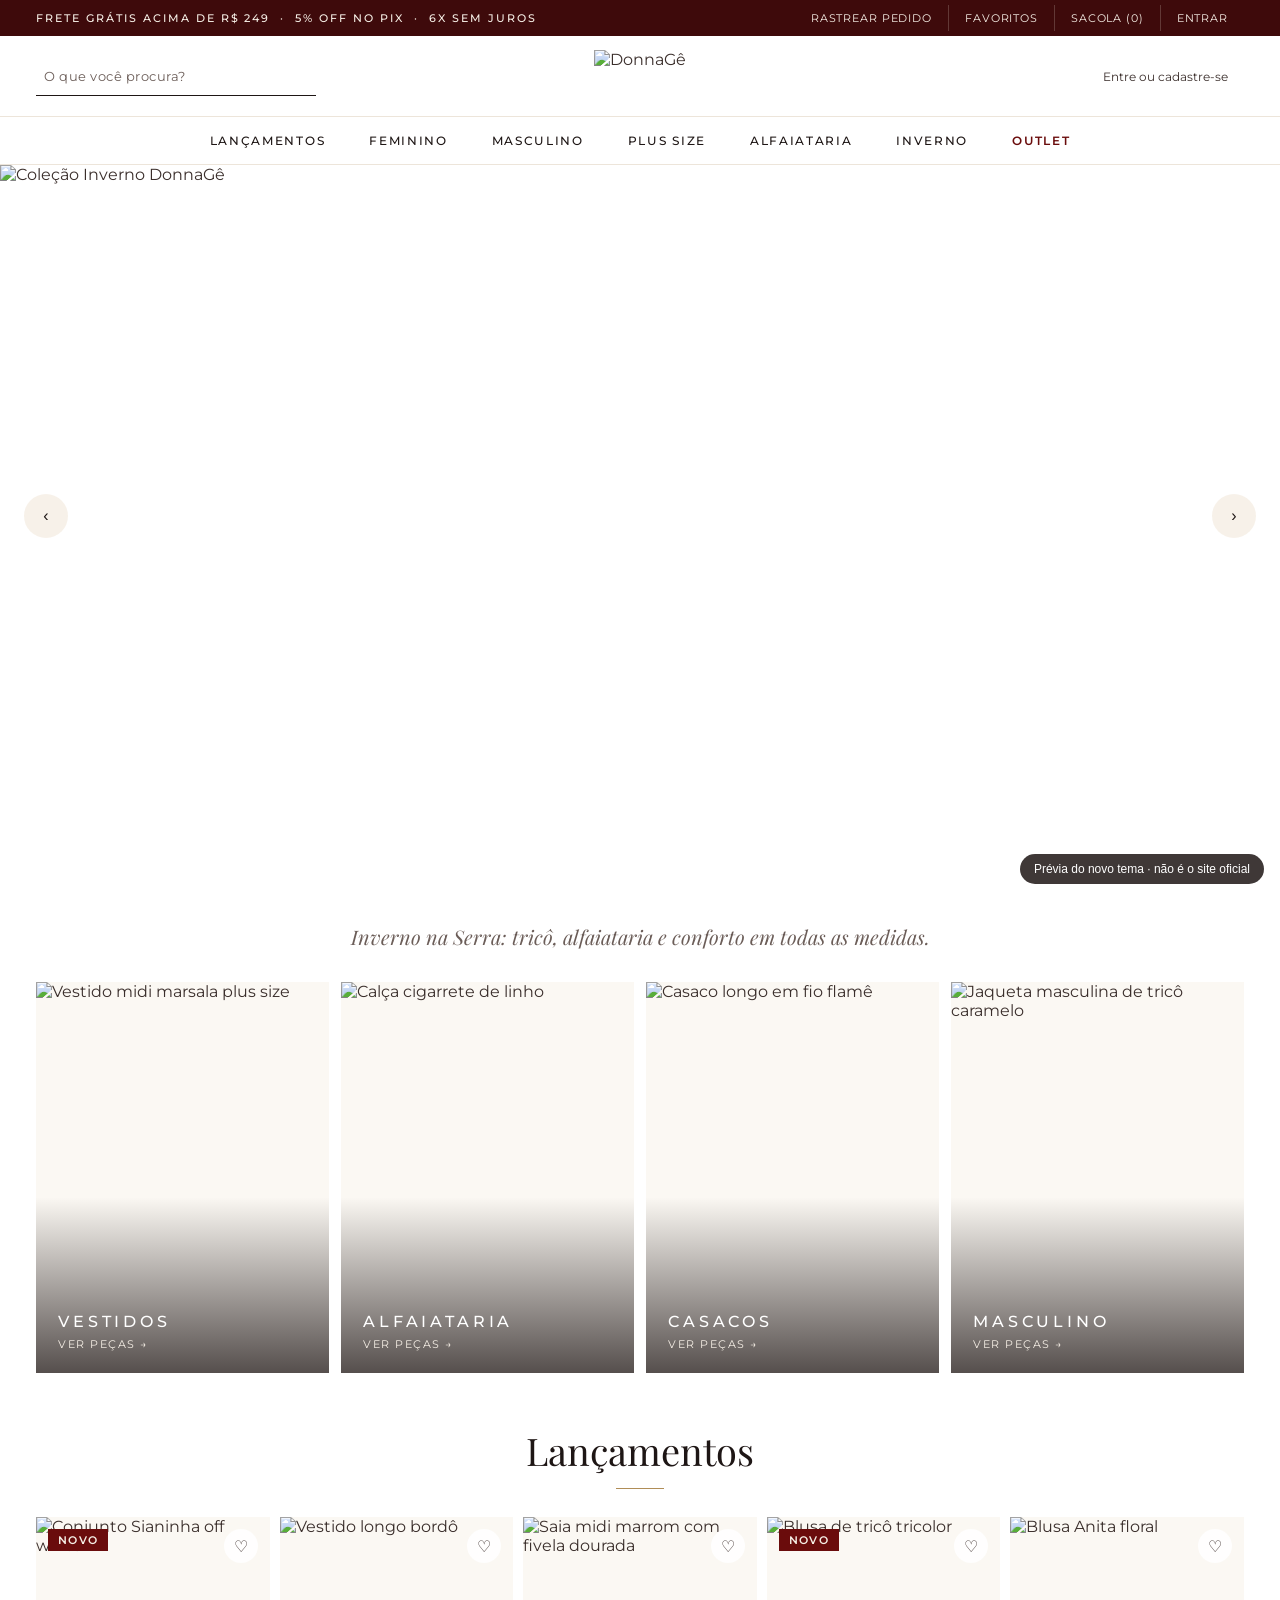
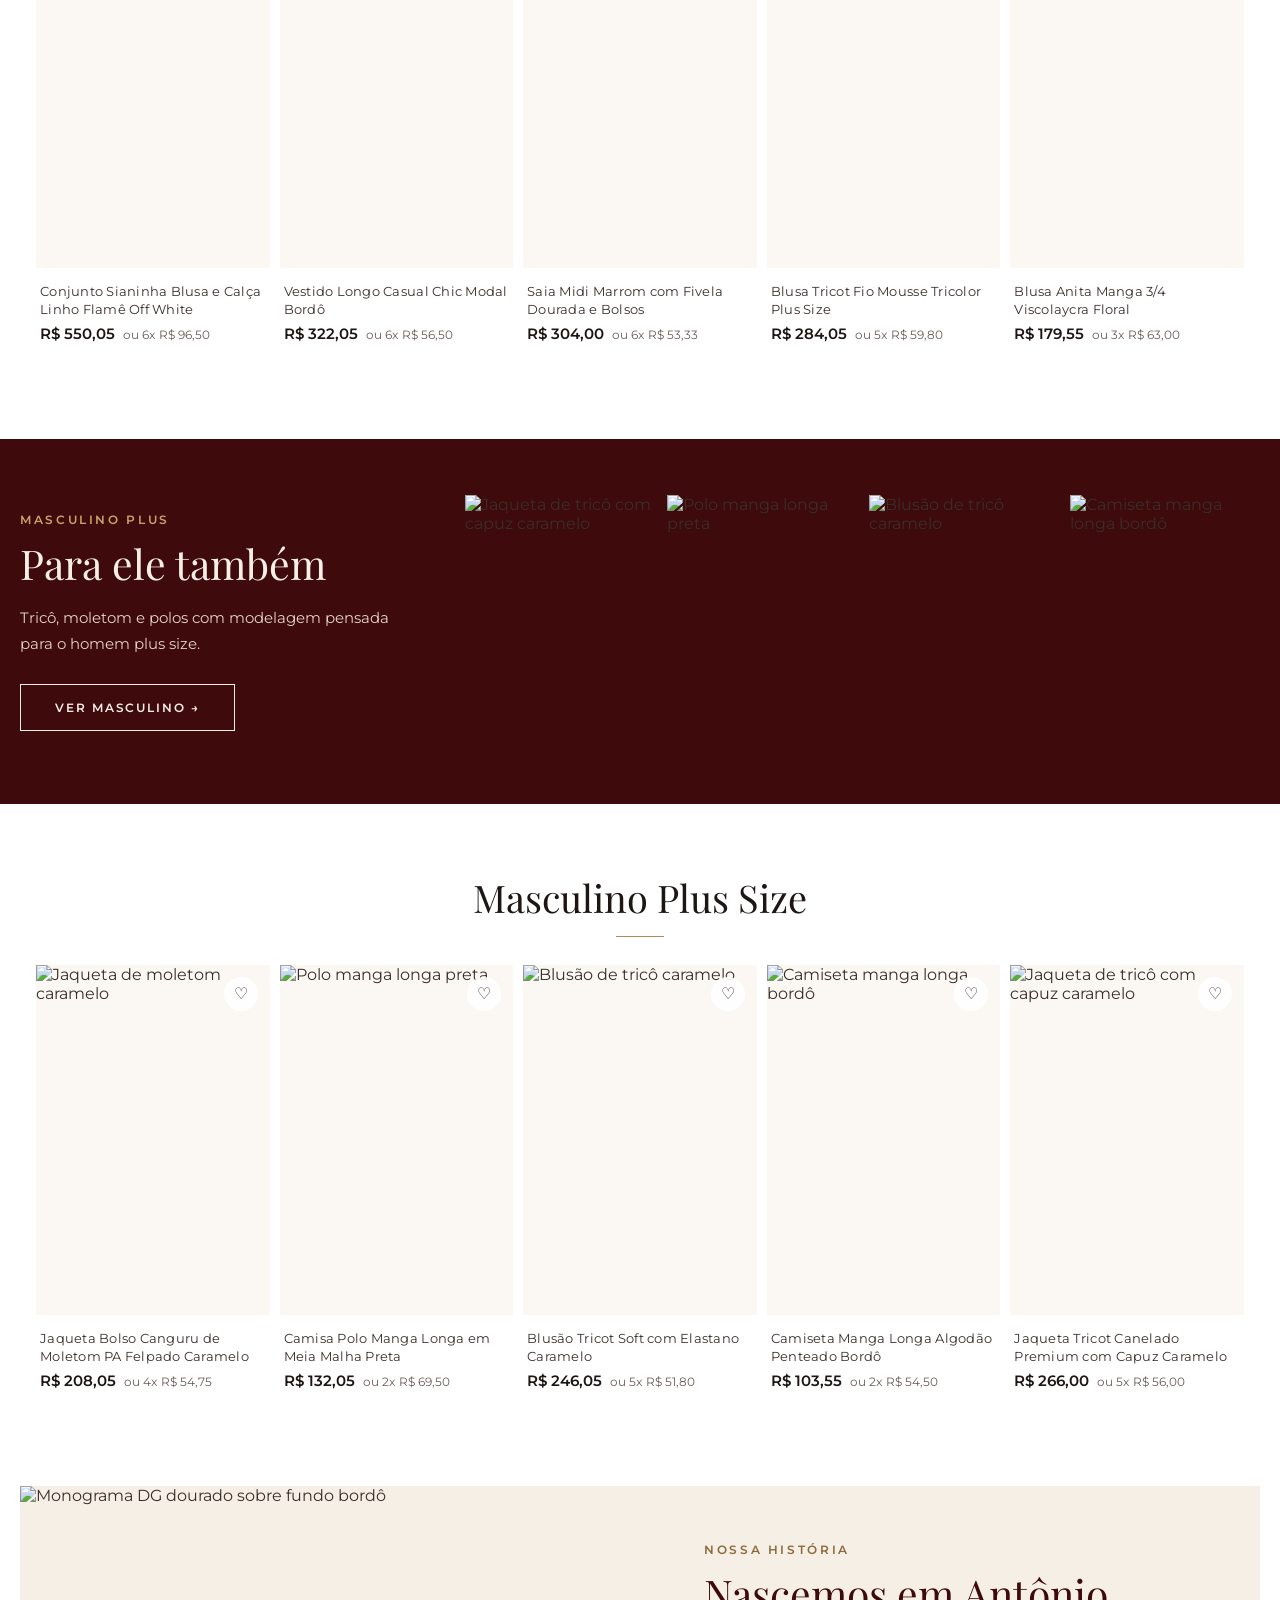
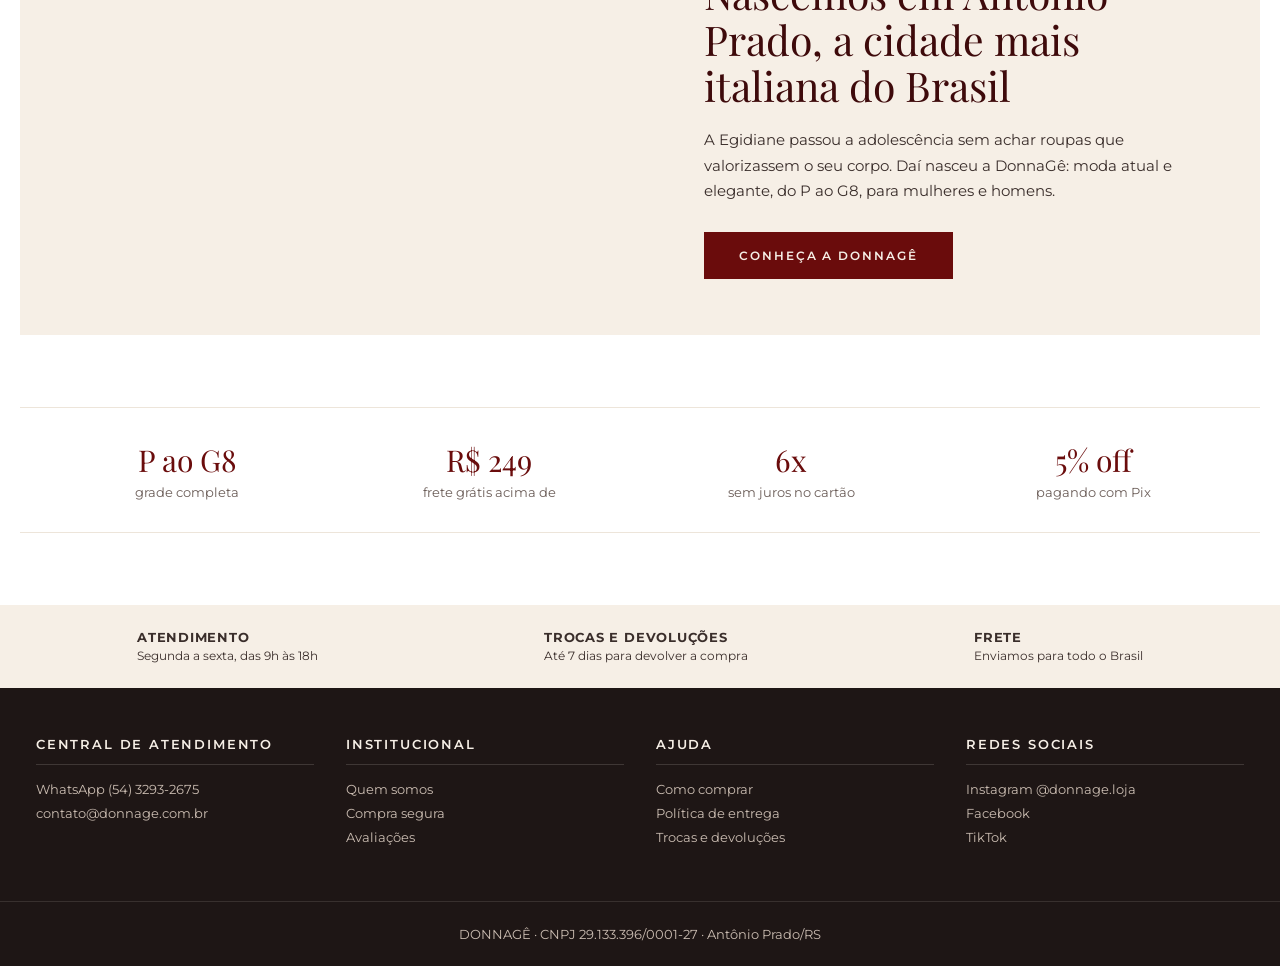
==== commit 3c2bb8c4: "Add files via upload" ====
--- a/index.html
+++ b/index.html
@@ -1,254 +1,599 @@
-<!doctype html>
-<html lang="pt-BR">
-<head>
-  <meta charset="utf-8">
-  <meta name="viewport" content="width=device-width, initial-scale=1">
-  <meta name="robots" content="noindex, nofollow">
-  <title>Prévia do novo tema · DonnaGê</title>
-  <!-- Estrutura simulada da Magazord (só para a prévia) -->
-  <link rel="stylesheet" href="preview/simulador-magazord.css">
-  <!-- O tema de verdade: este é o arquivo que vai para a Magazord -->
-  <link rel="stylesheet" href="donnage-tema.css">
-</head>
-<body>
-
-  <!-- Cabeçalho -->
-  <header class="ra-header">
-    <div class="header-top">
-      <div class="container">
-        <div class="box-top">
-          <div class="box-social"></div>
-          <div class="header-info">
-            <div class="item-top"><a class="link-item-top" href="#"><span class="text-item-top">Rastrear pedido</span></a></div>
-            <div class="item-top"><a class="link-item-top" href="#"><span class="text-item-top">Favoritos</span></a></div>
-            <div class="item-top"><a class="link-item-top link-cart" href="#">Sacola (0)</a></div>
-            <div class="item-top"><div class="login link-item-top">Entrar</div></div>
-          </div>
-        </div>
-      </div>
-    </div>
-    <div class="header-middle">
-      <div class="container">
-        <div class="search-area">
-          <form id="frm-search" action="#" onsubmit="return false">
-            <input type="search" placeholder="O que você procura?" aria-label="Buscar">
-          </form>
-        </div>
-        <div class="logo">
-          <a href="#"><img src="https://donnage.cdn.magazord.com.br/resources/logo.svg" alt="DonnaGê"></a>
-        </div>
-        <div class="box-user"><a href="#">Entre ou cadastre-se</a></div>
-      </div>
-    </div>
-    <div class="header-bottom">
-      <ul id="nav-root">
-        <li><a href="#">Lançamentos</a></li>
-        <li><a href="#">Feminino</a></li>
-        <li><a href="#">Masculino</a></li>
-        <li><a href="#">Plus Size</a></li>
-        <li><a href="#">Alfaiataria</a></li>
-        <li><a href="#">Inverno</a></li>
-        <li class="outlet item-menu-outlet"><a href="#">Outlet</a></li>
-      </ul>
-    </div>
-  </header>
-
-  <main id="main-area">
-
-    <!-- Banner principal (na loja: componente de banners da Magazord) -->
-    <div class="container-row">
-      <div class="dynamic-banner-1 full">
-        <img src="https://donnage.cdn.magazord.com.br/img/2026/08/banner/1099/najo10-1.jpeg" alt="Coleção Inverno DonnaGê">
-        <div class="swiper-button-prev" aria-hidden="true">‹</div>
-        <div class="swiper-button-next" aria-hidden="true">›</div>
-        <div class="swiper-pagination">
-          <span class="swiper-pagination-bullet swiper-pagination-bullet-active"></span>
-          <span class="swiper-pagination-bullet"></span>
-          <span class="swiper-pagination-bullet"></span>
-        </div>
-      </div>
-    </div>
-
-    <!-- Bloco 01 · Mosaico de categorias (cópia de blocos/01-mosaico-categorias.html) -->
-    <section class="dg-bloco dg-mosaico" aria-label="Categorias">
-      <p class="dg-mosaico__frase">Inverno na Serra: tricô, alfaiataria e conforto em todas as medidas.</p>
-      <div class="dg-mosaico__grade">
-        <a class="dg-mosaico__item" href="#">
-          <img src="https://donnage.cdn.magazord.com.br/img/2026/06/produto/625/cl7-1.jpg?ims=900x1200" alt="Vestido midi marsala plus size" loading="lazy">
-          <span class="dg-mosaico__nome"><strong>Vestidos</strong><span>Ver peças →</span></span>
-        </a>
-        <a class="dg-mosaico__item" href="#">
-          <img src="https://donnage.cdn.magazord.com.br/img/2026/09/produto/1181/05-calca-cigarrete-sport-fino-de-linho.jpeg?ims=900x1200" alt="Calça cigarrete de linho" loading="lazy">
-          <span class="dg-mosaico__nome"><strong>Alfaiataria</strong><span>Ver peças →</span></span>
-        </a>
-        <a class="dg-mosaico__item" href="#">
-          <img src="https://donnage.cdn.magazord.com.br/img/2026/06/produto/647/cl6.jpg?ims=900x1200" alt="Casaco longo em fio flamê" loading="lazy">
-          <span class="dg-mosaico__nome"><strong>Casacos</strong><span>Ver peças →</span></span>
-        </a>
-        <a class="dg-mosaico__item" href="#">
-          <img src="https://donnage.cdn.magazord.com.br/img/2026/07/produto/882/01-jaqueta-masculino-em-tricot-canelado-premium-decote-redondo-com-capuz-caramelo.jpeg?ims=900x1200" alt="Jaqueta masculina de tricô caramelo" loading="lazy">
-          <span class="dg-mosaico__nome"><strong>Masculino</strong><span>Ver peças →</span></span>
-        </a>
-      </div>
-    </section>
-
-    <!-- Vitrine de lançamentos (na loja: componente de vitrine da Magazord) -->
-    <div class="container-row espaco">
-      <div class="title-ctn"><h2 class="bg-title"><span>Lançamentos</span></h2></div>
-      <div class="container vitrine-full">
-        <div class="ra-vitrine">
-          <ul class="product-list">
-            <li><a href="#">
-              <figure><img class="img-principal" src="https://donnage.cdn.magazord.com.br/img/2026/06/produto/567/t8.jpg?ims=600x900" alt="Conjunto Sianinha off white" loading="lazy"><div class="tag-area"><span class="tag-value">Novo</span></div><button type="button" aria-label="Favoritar">♡</button></figure>
-              <div class="vitrine-default"><h3 class="product-name">Conjunto Sianinha Blusa e Calça Linho Flamê Off White</h3><div class="price-product"><div class="top-price"><span class="valor-big">R$ 550,05</span><div class="secondary-price"><span class="parcelas">ou 6x</span><span class="valor-parcelado">R$ 96,50</span></div></div></div></div>
-            </a></li>
-            <li><a href="#">
-              <figure><img class="img-principal" src="https://donnage.cdn.magazord.com.br/img/2026/06/produto/542/04-vestido-longo-casual-chic-modal-losango-fenda-lateral-bordo.jpeg?ims=600x900" alt="Vestido longo bordô" loading="lazy"><button type="button" aria-label="Favoritar">♡</button></figure>
-              <div class="vitrine-default"><h3 class="product-name">Vestido Longo Casual Chic Modal Bordô</h3><div class="price-product"><div class="top-price"><span class="valor-big">R$ 322,05</span><div class="secondary-price"><span class="parcelas">ou 6x</span><span class="valor-parcelado">R$ 56,50</span></div></div></div></div>
-            </a></li>
-            <li><a href="#">
-              <figure><img class="img-principal" src="https://donnage.cdn.magazord.com.br/img/2026/06/produto/550/j1-2.jpg?ims=600x900" alt="Saia midi marrom com fivela dourada" loading="lazy"><button type="button" aria-label="Favoritar">♡</button></figure>
-              <div class="vitrine-default"><h3 class="product-name">Saia Midi Marrom com Fivela Dourada e Bolsos</h3><div class="price-product"><div class="top-price"><span class="valor-big">R$ 304,00</span><div class="secondary-price"><span class="parcelas">ou 6x</span><span class="valor-parcelado">R$ 53,33</span></div></div></div></div>
-            </a></li>
-            <li><a href="#">
-              <figure><img class="img-principal" src="https://donnage.cdn.magazord.com.br/img/2026/06/produto/598/01-blusa-tricot-fio-mousse-tricolor-inverno-feminina-plus-size.jpeg?ims=600x900" alt="Blusa de tricô tricolor" loading="lazy"><div class="tag-area"><span class="tag-value">Novo</span></div><button type="button" aria-label="Favoritar">♡</button></figure>
-              <div class="vitrine-default"><h3 class="product-name">Blusa Tricot Fio Mousse Tricolor Plus Size</h3><div class="price-product"><div class="top-price"><span class="valor-big">R$ 284,05</span><div class="secondary-price"><span class="parcelas">ou 5x</span><span class="valor-parcelado">R$ 59,80</span></div></div></div></div>
-            </a></li>
-            <li><a href="#">
-              <figure><img class="img-principal" src="https://donnage.cdn.magazord.com.br/img/2026/09/produto/1139/04-blusa-anita-manga-3-4-viscolaycra-premium-floral.jpeg?ims=600x900" alt="Blusa Anita floral" loading="lazy"><button type="button" aria-label="Favoritar">♡</button></figure>
-              <div class="vitrine-default"><h3 class="product-name">Blusa Anita Manga 3/4 Viscolaycra Floral</h3><div class="price-product"><div class="top-price"><span class="valor-big">R$ 179,55</span><div class="secondary-price"><span class="parcelas">ou 3x</span><span class="valor-parcelado">R$ 63,00</span></div></div></div></div>
-            </a></li>
-          </ul>
-        </div>
-      </div>
-    </div>
-
-    <!-- Bloco 04 · Destaque masculino (cópia de blocos/04-destaque-masculino.html) -->
-    <section class="dg-bloco dg-masculino" aria-label="Linha masculina plus size">
-      <div>
-        <p class="dg-eyebrow">Masculino plus</p>
-        <h2 class="dg-titulo">Para ele também</h2>
-        <p class="dg-texto">Tricô, moletom e polos com modelagem pensada para o homem plus size.</p>
-        <a class="dg-botao dg-botao--claro" href="#">Ver masculino →</a>
-      </div>
-      <div class="dg-masculino__fotos">
-        <a href="#"><img src="https://donnage.cdn.magazord.com.br/img/2026/07/produto/882/01-jaqueta-masculino-em-tricot-canelado-premium-decote-redondo-com-capuz-caramelo.jpeg?ims=600x800" alt="Jaqueta de tricô com capuz caramelo" loading="lazy"></a>
-        <a href="#"><img src="https://donnage.cdn.magazord.com.br/img/2026/07/produto/1011/04-camisa-polo-manga-longa-masculina-em-meia-malha-de-algodao-preta.jpeg?ims=600x800" alt="Polo manga longa preta" loading="lazy"></a>
-        <a href="#"><img src="https://donnage.cdn.magazord.com.br/img/2026/07/produto/772/03-blusao-tricot-soft-com-elastano-masculino-caramelo.jpeg?ims=600x800" alt="Blusão de tricô caramelo" loading="lazy"></a>
-        <a href="#"><img src="https://donnage.cdn.magazord.com.br/img/2026/08/produto/1018/03-camiseta-manga-longa-masculina-algodao-penteado-punho-em-ribana-bordo-plus-size.jpeg?ims=600x800" alt="Camiseta manga longa bordô" loading="lazy"></a>
-      </div>
-    </section>
-
-    <!-- Vitrine masculina -->
-    <div class="container-row espaco">
-      <div class="title-ctn"><h2 class="bg-title"><span>Masculino Plus Size</span></h2></div>
-      <div class="container vitrine-full">
-        <div class="ra-vitrine">
-          <ul class="product-list">
-            <li><a href="#">
-              <figure><img class="img-principal" src="https://donnage.cdn.magazord.com.br/img/2026/07/produto/863/03-jaqueta-bolso-canguru-masculina-de-moletom-pa-felpado-com-ziper-e-capuz-caramelo.jpeg?ims=600x900" alt="Jaqueta de moletom caramelo" loading="lazy"><button type="button" aria-label="Favoritar">♡</button></figure>
-              <div class="vitrine-default"><h3 class="product-name">Jaqueta Bolso Canguru de Moletom PA Felpado Caramelo</h3><div class="price-product"><div class="top-price"><span class="valor-big">R$ 208,05</span><div class="secondary-price"><span class="parcelas">ou 4x</span><span class="valor-parcelado">R$ 54,75</span></div></div></div></div>
-            </a></li>
-            <li><a href="#">
-              <figure><img class="img-principal" src="https://donnage.cdn.magazord.com.br/img/2026/07/produto/1011/04-camisa-polo-manga-longa-masculina-em-meia-malha-de-algodao-preta.jpeg?ims=600x900" alt="Polo manga longa preta" loading="lazy"><button type="button" aria-label="Favoritar">♡</button></figure>
-              <div class="vitrine-default"><h3 class="product-name">Camisa Polo Manga Longa em Meia Malha Preta</h3><div class="price-product"><div class="top-price"><span class="valor-big">R$ 132,05</span><div class="secondary-price"><span class="parcelas">ou 2x</span><span class="valor-parcelado">R$ 69,50</span></div></div></div></div>
-            </a></li>
-            <li><a href="#">
-              <figure><img class="img-principal" src="https://donnage.cdn.magazord.com.br/img/2026/07/produto/772/03-blusao-tricot-soft-com-elastano-masculino-caramelo.jpeg?ims=600x900" alt="Blusão de tricô caramelo" loading="lazy"><button type="button" aria-label="Favoritar">♡</button></figure>
-              <div class="vitrine-default"><h3 class="product-name">Blusão Tricot Soft com Elastano Caramelo</h3><div class="price-product"><div class="top-price"><span class="valor-big">R$ 246,05</span><div class="secondary-price"><span class="parcelas">ou 5x</span><span class="valor-parcelado">R$ 51,80</span></div></div></div></div>
-            </a></li>
-            <li><a href="#">
-              <figure><img class="img-principal" src="https://donnage.cdn.magazord.com.br/img/2026/08/produto/1018/03-camiseta-manga-longa-masculina-algodao-penteado-punho-em-ribana-bordo-plus-size.jpeg?ims=600x900" alt="Camiseta manga longa bordô" loading="lazy"><button type="button" aria-label="Favoritar">♡</button></figure>
-              <div class="vitrine-default"><h3 class="product-name">Camiseta Manga Longa Algodão Penteado Bordô</h3><div class="price-product"><div class="top-price"><span class="valor-big">R$ 103,55</span><div class="secondary-price"><span class="parcelas">ou 2x</span><span class="valor-parcelado">R$ 54,50</span></div></div></div></div>
-            </a></li>
-            <li><a href="#">
-              <figure><img class="img-principal" src="https://donnage.cdn.magazord.com.br/img/2026/07/produto/882/01-jaqueta-masculino-em-tricot-canelado-premium-decote-redondo-com-capuz-caramelo.jpeg?ims=600x900" alt="Jaqueta de tricô com capuz caramelo" loading="lazy"><button type="button" aria-label="Favoritar">♡</button></figure>
-              <div class="vitrine-default"><h3 class="product-name">Jaqueta Tricot Canelado Premium com Capuz Caramelo</h3><div class="price-product"><div class="top-price"><span class="valor-big">R$ 266,00</span><div class="secondary-price"><span class="parcelas">ou 5x</span><span class="valor-parcelado">R$ 56,00</span></div></div></div></div>
-            </a></li>
-          </ul>
-        </div>
-      </div>
-    </div>
-
-    <!-- Bloco 02 · História da marca (cópia de blocos/02-historia-da-marca.html) -->
-    <section class="dg-bloco dg-historia" aria-label="Nossa história">
-      <div class="dg-historia__foto">
-        <img src="https://donnage.cdn.magazord.com.br/img/2026/08/banner/1098/dg.jpg" alt="Monograma DG dourado sobre fundo bordô" loading="lazy">
-      </div>
-      <div class="dg-historia__conteudo">
-        <p class="dg-eyebrow">Nossa história</p>
-        <h2 class="dg-titulo">Nascemos em Antônio Prado, a cidade mais italiana do Brasil</h2>
-        <p class="dg-texto">A Egidiane passou a adolescência sem achar roupas que valorizassem o seu corpo. Daí nasceu a DonnaGê: moda atual e elegante, do P ao G8, para mulheres e homens.</p>
-        <a class="dg-botao" href="#">Conheça a DonnaGê</a>
-      </div>
-    </section>
-
-    <!-- Bloco 03 · Faixa de vantagens (cópia de blocos/03-faixa-vantagens.html) -->
-    <section class="dg-bloco dg-vantagens" aria-label="Vantagens de comprar na DonnaGê">
-      <div class="dg-vantagens__item"><strong>P ao G8</strong><span>grade completa</span></div>
-      <div class="dg-vantagens__item"><strong>R$ 249</strong><span>frete grátis acima de</span></div>
-      <div class="dg-vantagens__item"><strong>6x</strong><span>sem juros no cartão</span></div>
-      <div class="dg-vantagens__item"><strong>5% off</strong><span>pagando com Pix</span></div>
-    </section>
-
-  </main>
-
-  <!-- Rodapé -->
-  <footer class="ra-footer">
-    <div>
-      <div>
-        <div class="footer-top">
-          <div class="container">
-            <div><strong>Atendimento</strong><span>Segunda a sexta, das 9h às 18h</span></div>
-            <div><strong>Trocas e devoluções</strong><span>Até 7 dias para devolver a compra</span></div>
-            <div><strong>Frete</strong><span>Enviamos para todo o Brasil</span></div>
-          </div>
-        </div>
-        <div class="footer-middle">
-          <div class="footer-middle-top">
-            <div class="container">
-              <div>
-                <h3 class="section-title"><span>Central de atendimento</span></h3>
-                <ul class="list-menu-default">
-                  <li>WhatsApp (54) 3293-2675</li>
-                  <li>contato@donnage.com.br</li>
-                </ul>
-              </div>
-              <div>
-                <h3 class="section-title"><span>Institucional</span></h3>
-                <ul class="list-menu-default">
-                  <li><a href="#">Quem somos</a></li>
-                  <li><a href="#">Compra segura</a></li>
-                  <li><a href="#">Avaliações</a></li>
-                </ul>
-              </div>
-              <div>
-                <h3 class="section-title"><span>Ajuda</span></h3>
-                <ul class="list-menu-default">
-                  <li><a href="#">Como comprar</a></li>
-                  <li><a href="#">Política de entrega</a></li>
-                  <li><a href="#">Trocas e devoluções</a></li>
-                </ul>
-              </div>
-              <div>
-                <h3 class="section-title"><span>Redes sociais</span></h3>
-                <ul class="list-menu-default">
-                  <li><a href="#">Instagram @donnage.loja</a></li>
-                  <li><a href="#">Facebook</a></li>
-                  <li><a href="#">TikTok</a></li>
-                </ul>
-              </div>
-            </div>
-          </div>
-        </div>
-        <div class="footer-bottom">
-          <p>DONNAGÊ · CNPJ 29.133.396/0001-27 · Antônio Prado/RS</p>
-        </div>
-      </div>
-    </div>
-  </footer>
-
-  <p class="previa-aviso">Prévia do novo tema · não é o site oficial</p>
-
-</body>
-</html>
+<!doctype html>
+<html lang="pt-BR">
+<head>
+  <meta charset="utf-8">
+  <meta name="viewport" content="width=device-width, initial-scale=1">
+  <meta name="robots" content="noindex, nofollow">
+  <title>Prévia do novo tema · DonnaGê</title>
+  <!-- Estrutura simulada da Magazord (só para a prévia; na loja ela já existe) -->
+  <style>
+/* ==========================================================================
+   Simulador da estrutura Magazord (só para a prévia no GitHub Pages)
+   Reproduz o esqueleto que a plataforma monta (cabeçalho, banner, vitrines,
+   rodapé) para o donnage-tema.css ter onde agir. NÃO subir na Magazord:
+   na loja, essa estrutura já existe.
+   ========================================================================== */
+
+*,
+*::before,
+*::after {
+  box-sizing: border-box;
+}
+
+body {
+  margin: 0;
+  background: #ffffff;
+}
+
+img {
+  display: block;
+  max-width: 100%;
+}
+
+a {
+  color: inherit;
+  text-decoration: none;
+}
+
+ul {
+  margin: 0;
+  padding: 0;
+  list-style: none;
+}
+
+h2,
+h3,
+p {
+  margin: 0;
+}
+
+.container {
+  width: 100%;
+  max-width: 1240px;
+  margin: 0 auto;
+  padding: 0 16px;
+}
+
+.flex {
+  display: flex;
+}
+
+/* Faixa de aviso da prévia */
+.previa-aviso {
+  position: fixed;
+  right: 16px;
+  bottom: 16px;
+  z-index: 50;
+  padding: 8px 14px;
+  font-family: Arial, sans-serif;
+  font-size: 12px;
+  color: #ffffff;
+  background: rgba(30, 22, 21, 0.85);
+  border-radius: 999px;
+}
+
+/* Cabeçalho */
+.ra-header .header-top .box-top {
+  display: flex;
+  align-items: center;
+  justify-content: space-between;
+}
+
+.ra-header .header-info {
+  display: flex;
+  align-items: center;
+}
+
+.ra-header .item-top {
+  border-right: 1px solid;
+}
+
+.ra-header .item-top:last-child {
+  border-right: 0;
+}
+
+.ra-header .link-item-top {
+  display: flex;
+  align-items: center;
+  padding-left: 16px;
+  padding-right: 16px;
+}
+
+.ra-header .header-middle .container {
+  display: flex;
+  align-items: center;
+  justify-content: space-between;
+}
+
+.ra-header #frm-search {
+  display: flex;
+  align-items: center;
+  height: 40px;
+}
+
+.ra-header #frm-search input {
+  width: 100%;
+  border: 0;
+  outline: 0;
+  padding: 0 8px;
+}
+
+.ra-header .logo img {
+  height: 52px;
+}
+
+.ra-header .box-user {
+  width: 280px;
+  display: flex;
+  justify-content: flex-end;
+}
+
+#nav-root {
+  display: flex;
+  justify-content: center;
+}
+
+#nav-root > li > a {
+  display: flex;
+}
+
+/* Banner principal */
+.dynamic-banner-1 {
+  position: relative;
+}
+
+.dynamic-banner-1 img {
+  width: 100%;
+  height: min(78vh, 720px);
+  object-fit: cover;
+  object-position: 60% 30%;
+}
+
+.dynamic-banner-1 .swiper-button-prev,
+.dynamic-banner-1 .swiper-button-next {
+  position: absolute;
+  top: 50%;
+  display: flex;
+  align-items: center;
+  justify-content: center;
+  transform: translateY(-50%);
+  font-family: Arial, sans-serif;
+}
+
+.dynamic-banner-1 .swiper-button-prev {
+  left: 24px;
+}
+
+.dynamic-banner-1 .swiper-button-next {
+  right: 24px;
+}
+
+.dynamic-banner-1 .swiper-pagination {
+  position: absolute;
+  left: 0;
+  right: 0;
+  bottom: 24px;
+  display: flex;
+  justify-content: center;
+  gap: 8px;
+}
+
+.dynamic-banner-1 .swiper-pagination-bullet {
+  display: block;
+}
+
+/* Carrossel de categorias */
+.dynamic-banner-5 .swiper-wrapper {
+  display: grid;
+  grid-template-columns: repeat(5, 1fr);
+  gap: 12px;
+}
+
+.dynamic-banner-5 .banner-name {
+  display: flex;
+}
+
+/* Vitrines */
+.vitrine-full {
+  position: relative;
+}
+
+.ra-vitrine .product-list {
+  display: grid;
+  grid-template-columns: repeat(5, 1fr);
+  gap: 10px;
+}
+
+.ra-vitrine figure {
+  position: relative;
+  margin: 0;
+  aspect-ratio: 2 / 3;
+}
+
+.ra-vitrine .img-principal {
+  width: 100%;
+  height: 100%;
+  object-fit: cover;
+}
+
+.ra-vitrine figure > button {
+  position: absolute;
+  top: 12px;
+  right: 12px;
+  width: 34px;
+  height: 34px;
+  border: 0;
+  font-size: 16px;
+  color: #3a2e2b;
+  cursor: pointer;
+}
+
+.ra-vitrine .top-price {
+  display: flex;
+}
+
+.ra-vitrine .secondary-price {
+  display: flex;
+  gap: 4px;
+}
+
+.tag-area {
+  position: absolute;
+  top: 12px;
+  left: 12px;
+}
+
+.tag-area .tag-value {
+  display: inline-block;
+  padding: 4px 10px;
+  color: #f6efe6;
+  background: #6a0c0c;
+}
+
+.espaco {
+  padding-bottom: 24px;
+}
+
+/* Rodapé */
+.ra-footer .footer-top .container {
+  display: flex;
+  justify-content: space-around;
+  gap: 24px;
+  padding-top: 24px;
+  padding-bottom: 24px;
+}
+
+.ra-footer .footer-top strong {
+  display: block;
+  font-size: 13px;
+  letter-spacing: 0.06em;
+  text-transform: uppercase;
+}
+
+.ra-footer .footer-top span {
+  font-size: 12px;
+}
+
+.ra-footer .footer-middle-top .container {
+  display: grid;
+  grid-template-columns: repeat(4, 1fr);
+  gap: 32px;
+  padding-top: 48px;
+  padding-bottom: 48px;
+}
+
+.ra-footer .section-title {
+  margin: 0 0 16px;
+  padding-bottom: 12px;
+  border-bottom: 1px solid;
+}
+
+.ra-footer .list-menu-default li {
+  margin-bottom: 8px;
+}
+
+.ra-footer .footer-bottom {
+  padding: 24px 16px;
+  text-align: center;
+  border-top: 1px solid;
+}
+
+/* Celular */
+@media (max-width: 767px) {
+  .ra-header .header-info .item-top:not(:last-child) {
+    display: none;
+  }
+
+  .ra-header .search-area,
+  .ra-header .box-user {
+    display: none;
+  }
+
+  .ra-header .header-middle .container {
+    justify-content: center;
+  }
+
+  .ra-header .logo img {
+    height: 40px;
+  }
+
+  #nav-root {
+    justify-content: flex-start;
+    overflow-x: auto;
+    white-space: nowrap;
+  }
+
+  #nav-root > li > a {
+    padding: 14px 14px !important;
+  }
+
+  .dynamic-banner-1 img {
+    height: 70vh;
+    object-position: 68% 30%;
+  }
+
+  .dynamic-banner-5 .swiper-wrapper {
+    grid-template-columns: repeat(5, 1fr);
+    gap: 6px;
+  }
+
+  .ra-vitrine .product-list {
+    grid-template-columns: repeat(2, 1fr);
+    gap: 8px;
+  }
+
+  .ra-footer .footer-top .container {
+    flex-direction: column;
+  }
+
+  .ra-footer .footer-middle-top .container {
+    grid-template-columns: 1fr;
+    gap: 8px;
+  }
+}
+  </style>
+  <!-- O tema de verdade: este é o arquivo que vai para a Magazord -->
+  <link rel="stylesheet" href="donnage-tema.css">
+</head>
+<body>
+
+  <!-- Cabeçalho -->
+  <header class="ra-header">
+    <div class="header-top">
+      <div class="container">
+        <div class="box-top">
+          <div class="box-social"></div>
+          <div class="header-info">
+            <div class="item-top"><a class="link-item-top" href="#"><span class="text-item-top">Rastrear pedido</span></a></div>
+            <div class="item-top"><a class="link-item-top" href="#"><span class="text-item-top">Favoritos</span></a></div>
+            <div class="item-top"><a class="link-item-top link-cart" href="#">Sacola (0)</a></div>
+            <div class="item-top"><div class="login link-item-top">Entrar</div></div>
+          </div>
+        </div>
+      </div>
+    </div>
+    <div class="header-middle">
+      <div class="container">
+        <div class="search-area">
+          <form id="frm-search" action="#" onsubmit="return false">
+            <input type="search" placeholder="O que você procura?" aria-label="Buscar">
+          </form>
+        </div>
+        <div class="logo">
+          <a href="#"><img src="https://donnage.cdn.magazord.com.br/resources/logo.svg" alt="DonnaGê"></a>
+        </div>
+        <div class="box-user"><a href="#">Entre ou cadastre-se</a></div>
+      </div>
+    </div>
+    <div class="header-bottom">
+      <ul id="nav-root">
+        <li><a href="#">Lançamentos</a></li>
+        <li><a href="#">Feminino</a></li>
+        <li><a href="#">Masculino</a></li>
+        <li><a href="#">Plus Size</a></li>
+        <li><a href="#">Alfaiataria</a></li>
+        <li><a href="#">Inverno</a></li>
+        <li class="outlet item-menu-outlet"><a href="#">Outlet</a></li>
+      </ul>
+    </div>
+  </header>
+
+  <main id="main-area">
+
+    <!-- Banner principal (na loja: componente de banners da Magazord) -->
+    <div class="container-row">
+      <div class="dynamic-banner-1 full">
+        <img src="https://donnage.cdn.magazord.com.br/img/2026/08/banner/1099/najo10-1.jpeg" alt="Coleção Inverno DonnaGê">
+        <div class="swiper-button-prev" aria-hidden="true">‹</div>
+        <div class="swiper-button-next" aria-hidden="true">›</div>
+        <div class="swiper-pagination">
+          <span class="swiper-pagination-bullet swiper-pagination-bullet-active"></span>
+          <span class="swiper-pagination-bullet"></span>
+          <span class="swiper-pagination-bullet"></span>
+        </div>
+      </div>
+    </div>
+
+    <!-- Bloco 01 · Mosaico de categorias (cópia de blocos/01-mosaico-categorias.html) -->
+    <section class="dg-bloco dg-mosaico" aria-label="Categorias">
+      <p class="dg-mosaico__frase">Inverno na Serra: tricô, alfaiataria e conforto em todas as medidas.</p>
+      <div class="dg-mosaico__grade">
+        <a class="dg-mosaico__item" href="#">
+          <img src="https://donnage.cdn.magazord.com.br/img/2026/06/produto/625/cl7-1.jpg?ims=900x1200" alt="Vestido midi marsala plus size" loading="lazy">
+          <span class="dg-mosaico__nome"><strong>Vestidos</strong><span>Ver peças →</span></span>
+        </a>
+        <a class="dg-mosaico__item" href="#">
+          <img src="https://donnage.cdn.magazord.com.br/img/2026/09/produto/1181/05-calca-cigarrete-sport-fino-de-linho.jpeg?ims=900x1200" alt="Calça cigarrete de linho" loading="lazy">
+          <span class="dg-mosaico__nome"><strong>Alfaiataria</strong><span>Ver peças →</span></span>
+        </a>
+        <a class="dg-mosaico__item" href="#">
+          <img src="https://donnage.cdn.magazord.com.br/img/2026/06/produto/647/cl6.jpg?ims=900x1200" alt="Casaco longo em fio flamê" loading="lazy">
+          <span class="dg-mosaico__nome"><strong>Casacos</strong><span>Ver peças →</span></span>
+        </a>
+        <a class="dg-mosaico__item" href="#">
+          <img src="https://donnage.cdn.magazord.com.br/img/2026/07/produto/882/01-jaqueta-masculino-em-tricot-canelado-premium-decote-redondo-com-capuz-caramelo.jpeg?ims=900x1200" alt="Jaqueta masculina de tricô caramelo" loading="lazy">
+          <span class="dg-mosaico__nome"><strong>Masculino</strong><span>Ver peças →</span></span>
+        </a>
+      </div>
+    </section>
+
+    <!-- Vitrine de lançamentos (na loja: componente de vitrine da Magazord) -->
+    <div class="container-row espaco">
+      <div class="title-ctn"><h2 class="bg-title"><span>Lançamentos</span></h2></div>
+      <div class="container vitrine-full">
+        <div class="ra-vitrine">
+          <ul class="product-list">
+            <li><a href="#">
+              <figure><img class="img-principal" src="https://donnage.cdn.magazord.com.br/img/2026/06/produto/567/t8.jpg?ims=600x900" alt="Conjunto Sianinha off white" loading="lazy"><div class="tag-area"><span class="tag-value">Novo</span></div><button type="button" aria-label="Favoritar">♡</button></figure>
+              <div class="vitrine-default"><h3 class="product-name">Conjunto Sianinha Blusa e Calça Linho Flamê Off White</h3><div class="price-product"><div class="top-price"><span class="valor-big">R$ 550,05</span><div class="secondary-price"><span class="parcelas">ou 6x</span><span class="valor-parcelado">R$ 96,50</span></div></div></div></div>
+            </a></li>
+            <li><a href="#">
+              <figure><img class="img-principal" src="https://donnage.cdn.magazord.com.br/img/2026/06/produto/542/04-vestido-longo-casual-chic-modal-losango-fenda-lateral-bordo.jpeg?ims=600x900" alt="Vestido longo bordô" loading="lazy"><button type="button" aria-label="Favoritar">♡</button></figure>
+              <div class="vitrine-default"><h3 class="product-name">Vestido Longo Casual Chic Modal Bordô</h3><div class="price-product"><div class="top-price"><span class="valor-big">R$ 322,05</span><div class="secondary-price"><span class="parcelas">ou 6x</span><span class="valor-parcelado">R$ 56,50</span></div></div></div></div>
+            </a></li>
+            <li><a href="#">
+              <figure><img class="img-principal" src="https://donnage.cdn.magazord.com.br/img/2026/06/produto/550/j1-2.jpg?ims=600x900" alt="Saia midi marrom com fivela dourada" loading="lazy"><button type="button" aria-label="Favoritar">♡</button></figure>
+              <div class="vitrine-default"><h3 class="product-name">Saia Midi Marrom com Fivela Dourada e Bolsos</h3><div class="price-product"><div class="top-price"><span class="valor-big">R$ 304,00</span><div class="secondary-price"><span class="parcelas">ou 6x</span><span class="valor-parcelado">R$ 53,33</span></div></div></div></div>
+            </a></li>
+            <li><a href="#">
+              <figure><img class="img-principal" src="https://donnage.cdn.magazord.com.br/img/2026/06/produto/598/01-blusa-tricot-fio-mousse-tricolor-inverno-feminina-plus-size.jpeg?ims=600x900" alt="Blusa de tricô tricolor" loading="lazy"><div class="tag-area"><span class="tag-value">Novo</span></div><button type="button" aria-label="Favoritar">♡</button></figure>
+              <div class="vitrine-default"><h3 class="product-name">Blusa Tricot Fio Mousse Tricolor Plus Size</h3><div class="price-product"><div class="top-price"><span class="valor-big">R$ 284,05</span><div class="secondary-price"><span class="parcelas">ou 5x</span><span class="valor-parcelado">R$ 59,80</span></div></div></div></div>
+            </a></li>
+            <li><a href="#">
+              <figure><img class="img-principal" src="https://donnage.cdn.magazord.com.br/img/2026/09/produto/1139/04-blusa-anita-manga-3-4-viscolaycra-premium-floral.jpeg?ims=600x900" alt="Blusa Anita floral" loading="lazy"><button type="button" aria-label="Favoritar">♡</button></figure>
+              <div class="vitrine-default"><h3 class="product-name">Blusa Anita Manga 3/4 Viscolaycra Floral</h3><div class="price-product"><div class="top-price"><span class="valor-big">R$ 179,55</span><div class="secondary-price"><span class="parcelas">ou 3x</span><span class="valor-parcelado">R$ 63,00</span></div></div></div></div>
+            </a></li>
+          </ul>
+        </div>
+      </div>
+    </div>
+
+    <!-- Bloco 04 · Destaque masculino (cópia de blocos/04-destaque-masculino.html) -->
+    <section class="dg-bloco dg-masculino" aria-label="Linha masculina plus size">
+      <div>
+        <p class="dg-eyebrow">Masculino plus</p>
+        <h2 class="dg-titulo">Para ele também</h2>
+        <p class="dg-texto">Tricô, moletom e polos com modelagem pensada para o homem plus size.</p>
+        <a class="dg-botao dg-botao--claro" href="#">Ver masculino →</a>
+      </div>
+      <div class="dg-masculino__fotos">
+        <a href="#"><img src="https://donnage.cdn.magazord.com.br/img/2026/07/produto/882/01-jaqueta-masculino-em-tricot-canelado-premium-decote-redondo-com-capuz-caramelo.jpeg?ims=600x800" alt="Jaqueta de tricô com capuz caramelo" loading="lazy"></a>
+        <a href="#"><img src="https://donnage.cdn.magazord.com.br/img/2026/07/produto/1011/04-camisa-polo-manga-longa-masculina-em-meia-malha-de-algodao-preta.jpeg?ims=600x800" alt="Polo manga longa preta" loading="lazy"></a>
+        <a href="#"><img src="https://donnage.cdn.magazord.com.br/img/2026/07/produto/772/03-blusao-tricot-soft-com-elastano-masculino-caramelo.jpeg?ims=600x800" alt="Blusão de tricô caramelo" loading="lazy"></a>
+        <a href="#"><img src="https://donnage.cdn.magazord.com.br/img/2026/08/produto/1018/03-camiseta-manga-longa-masculina-algodao-penteado-punho-em-ribana-bordo-plus-size.jpeg?ims=600x800" alt="Camiseta manga longa bordô" loading="lazy"></a>
+      </div>
+    </section>
+
+    <!-- Vitrine masculina -->
+    <div class="container-row espaco">
+      <div class="title-ctn"><h2 class="bg-title"><span>Masculino Plus Size</span></h2></div>
+      <div class="container vitrine-full">
+        <div class="ra-vitrine">
+          <ul class="product-list">
+            <li><a href="#">
+              <figure><img class="img-principal" src="https://donnage.cdn.magazord.com.br/img/2026/07/produto/863/03-jaqueta-bolso-canguru-masculina-de-moletom-pa-felpado-com-ziper-e-capuz-caramelo.jpeg?ims=600x900" alt="Jaqueta de moletom caramelo" loading="lazy"><button type="button" aria-label="Favoritar">♡</button></figure>
+              <div class="vitrine-default"><h3 class="product-name">Jaqueta Bolso Canguru de Moletom PA Felpado Caramelo</h3><div class="price-product"><div class="top-price"><span class="valor-big">R$ 208,05</span><div class="secondary-price"><span class="parcelas">ou 4x</span><span class="valor-parcelado">R$ 54,75</span></div></div></div></div>
+            </a></li>
+            <li><a href="#">
+              <figure><img class="img-principal" src="https://donnage.cdn.magazord.com.br/img/2026/07/produto/1011/04-camisa-polo-manga-longa-masculina-em-meia-malha-de-algodao-preta.jpeg?ims=600x900" alt="Polo manga longa preta" loading="lazy"><button type="button" aria-label="Favoritar">♡</button></figure>
+              <div class="vitrine-default"><h3 class="product-name">Camisa Polo Manga Longa em Meia Malha Preta</h3><div class="price-product"><div class="top-price"><span class="valor-big">R$ 132,05</span><div class="secondary-price"><span class="parcelas">ou 2x</span><span class="valor-parcelado">R$ 69,50</span></div></div></div></div>
+            </a></li>
+            <li><a href="#">
+              <figure><img class="img-principal" src="https://donnage.cdn.magazord.com.br/img/2026/07/produto/772/03-blusao-tricot-soft-com-elastano-masculino-caramelo.jpeg?ims=600x900" alt="Blusão de tricô caramelo" loading="lazy"><button type="button" aria-label="Favoritar">♡</button></figure>
+              <div class="vitrine-default"><h3 class="product-name">Blusão Tricot Soft com Elastano Caramelo</h3><div class="price-product"><div class="top-price"><span class="valor-big">R$ 246,05</span><div class="secondary-price"><span class="parcelas">ou 5x</span><span class="valor-parcelado">R$ 51,80</span></div></div></div></div>
+            </a></li>
+            <li><a href="#">
+              <figure><img class="img-principal" src="https://donnage.cdn.magazord.com.br/img/2026/08/produto/1018/03-camiseta-manga-longa-masculina-algodao-penteado-punho-em-ribana-bordo-plus-size.jpeg?ims=600x900" alt="Camiseta manga longa bordô" loading="lazy"><button type="button" aria-label="Favoritar">♡</button></figure>
+              <div class="vitrine-default"><h3 class="product-name">Camiseta Manga Longa Algodão Penteado Bordô</h3><div class="price-product"><div class="top-price"><span class="valor-big">R$ 103,55</span><div class="secondary-price"><span class="parcelas">ou 2x</span><span class="valor-parcelado">R$ 54,50</span></div></div></div></div>
+            </a></li>
+            <li><a href="#">
+              <figure><img class="img-principal" src="https://donnage.cdn.magazord.com.br/img/2026/07/produto/882/01-jaqueta-masculino-em-tricot-canelado-premium-decote-redondo-com-capuz-caramelo.jpeg?ims=600x900" alt="Jaqueta de tricô com capuz caramelo" loading="lazy"><button type="button" aria-label="Favoritar">♡</button></figure>
+              <div class="vitrine-default"><h3 class="product-name">Jaqueta Tricot Canelado Premium com Capuz Caramelo</h3><div class="price-product"><div class="top-price"><span class="valor-big">R$ 266,00</span><div class="secondary-price"><span class="parcelas">ou 5x</span><span class="valor-parcelado">R$ 56,00</span></div></div></div></div>
+            </a></li>
+          </ul>
+        </div>
+      </div>
+    </div>
+
+    <!-- Bloco 02 · História da marca (cópia de blocos/02-historia-da-marca.html) -->
+    <section class="dg-bloco dg-historia" aria-label="Nossa história">
+      <div class="dg-historia__foto">
+        <img src="https://donnage.cdn.magazord.com.br/img/2026/08/banner/1098/dg.jpg" alt="Monograma DG dourado sobre fundo bordô" loading="lazy">
+      </div>
+      <div class="dg-historia__conteudo">
+        <p class="dg-eyebrow">Nossa história</p>
+        <h2 class="dg-titulo">Nascemos em Antônio Prado, a cidade mais italiana do Brasil</h2>
+        <p class="dg-texto">A Egidiane passou a adolescência sem achar roupas que valorizassem o seu corpo. Daí nasceu a DonnaGê: moda atual e elegante, do P ao G8, para mulheres e homens.</p>
+        <a class="dg-botao" href="#">Conheça a DonnaGê</a>
+      </div>
+    </section>
+
+    <!-- Bloco 03 · Faixa de vantagens (cópia de blocos/03-faixa-vantagens.html) -->
+    <section class="dg-bloco dg-vantagens" aria-label="Vantagens de comprar na DonnaGê">
+      <div class="dg-vantagens__item"><strong>P ao G8</strong><span>grade completa</span></div>
+      <div class="dg-vantagens__item"><strong>R$ 249</strong><span>frete grátis acima de</span></div>
+      <div class="dg-vantagens__item"><strong>6x</strong><span>sem juros no cartão</span></div>
+      <div class="dg-vantagens__item"><strong>5% off</strong><span>pagando com Pix</span></div>
+    </section>
+
+  </main>
+
+  <!-- Rodapé -->
+  <footer class="ra-footer">
+    <div>
+      <div>
+        <div class="footer-top">
+          <div class="container">
+            <div><strong>Atendimento</strong><span>Segunda a sexta, das 9h às 18h</span></div>
+            <div><strong>Trocas e devoluções</strong><span>Até 7 dias para devolver a compra</span></div>
+            <div><strong>Frete</strong><span>Enviamos para todo o Brasil</span></div>
+          </div>
+        </div>
+        <div class="footer-middle">
+          <div class="footer-middle-top">
+            <div class="container">
+              <div>
+                <h3 class="section-title"><span>Central de atendimento</span></h3>
+                <ul class="list-menu-default">
+                  <li>WhatsApp (54) 3293-2675</li>
+                  <li>contato@donnage.com.br</li>
+                </ul>
+              </div>
+              <div>
+                <h3 class="section-title"><span>Institucional</span></h3>
+                <ul class="list-menu-default">
+                  <li><a href="#">Quem somos</a></li>
+                  <li><a href="#">Compra segura</a></li>
+                  <li><a href="#">Avaliações</a></li>
+                </ul>
+              </div>
+              <div>
+                <h3 class="section-title"><span>Ajuda</span></h3>
+                <ul class="list-menu-default">
+                  <li><a href="#">Como comprar</a></li>
+                  <li><a href="#">Política de entrega</a></li>
+                  <li><a href="#">Trocas e devoluções</a></li>
+                </ul>
+              </div>
+              <div>
+                <h3 class="section-title"><span>Redes sociais</span></h3>
+                <ul class="list-menu-default">
+                  <li><a href="#">Instagram @donnage.loja</a></li>
+                  <li><a href="#">Facebook</a></li>
+                  <li><a href="#">TikTok</a></li>
+                </ul>
+              </div>
+            </div>
+          </div>
+        </div>
+        <div class="footer-bottom">
+          <p>DONNAGÊ · CNPJ 29.133.396/0001-27 · Antônio Prado/RS</p>
+        </div>
+      </div>
+    </div>
+  </footer>
+
+  <p class="previa-aviso">Prévia do novo tema · não é o site oficial</p>
+
+</body>
+</html>
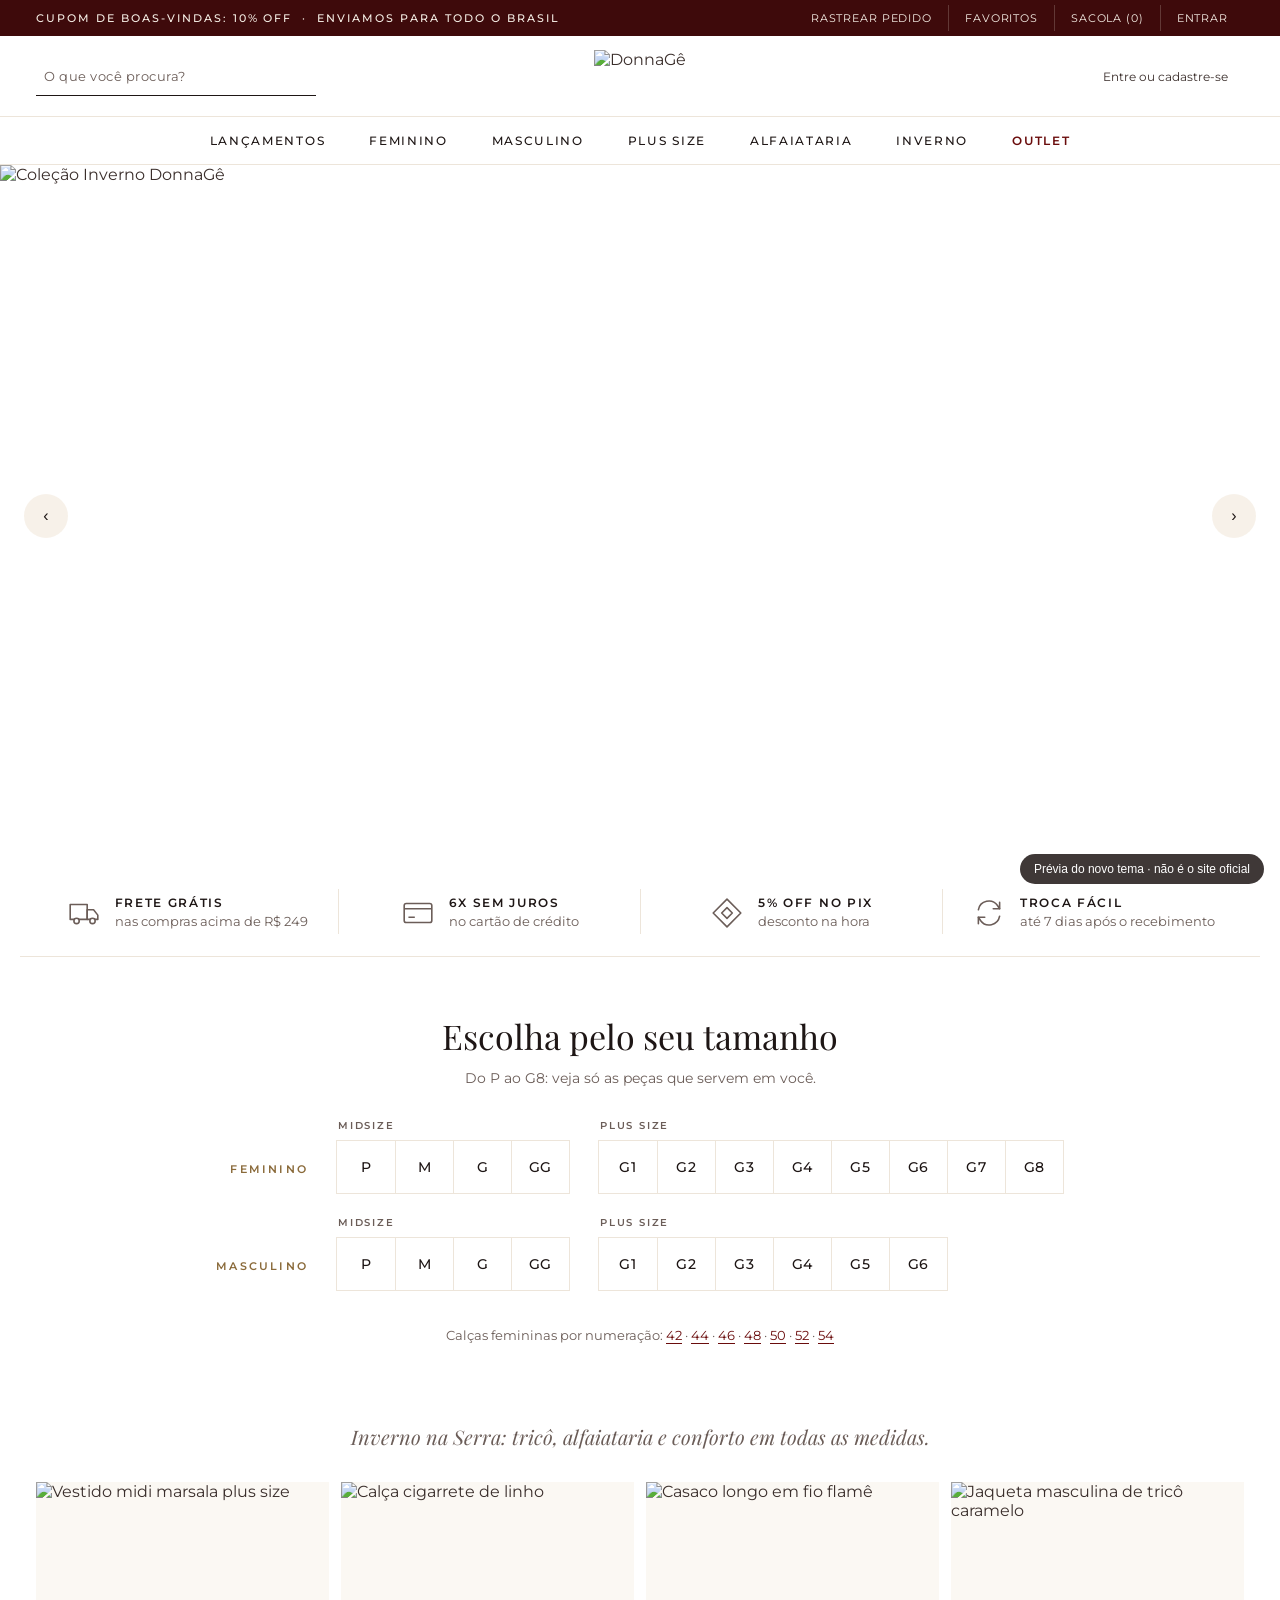
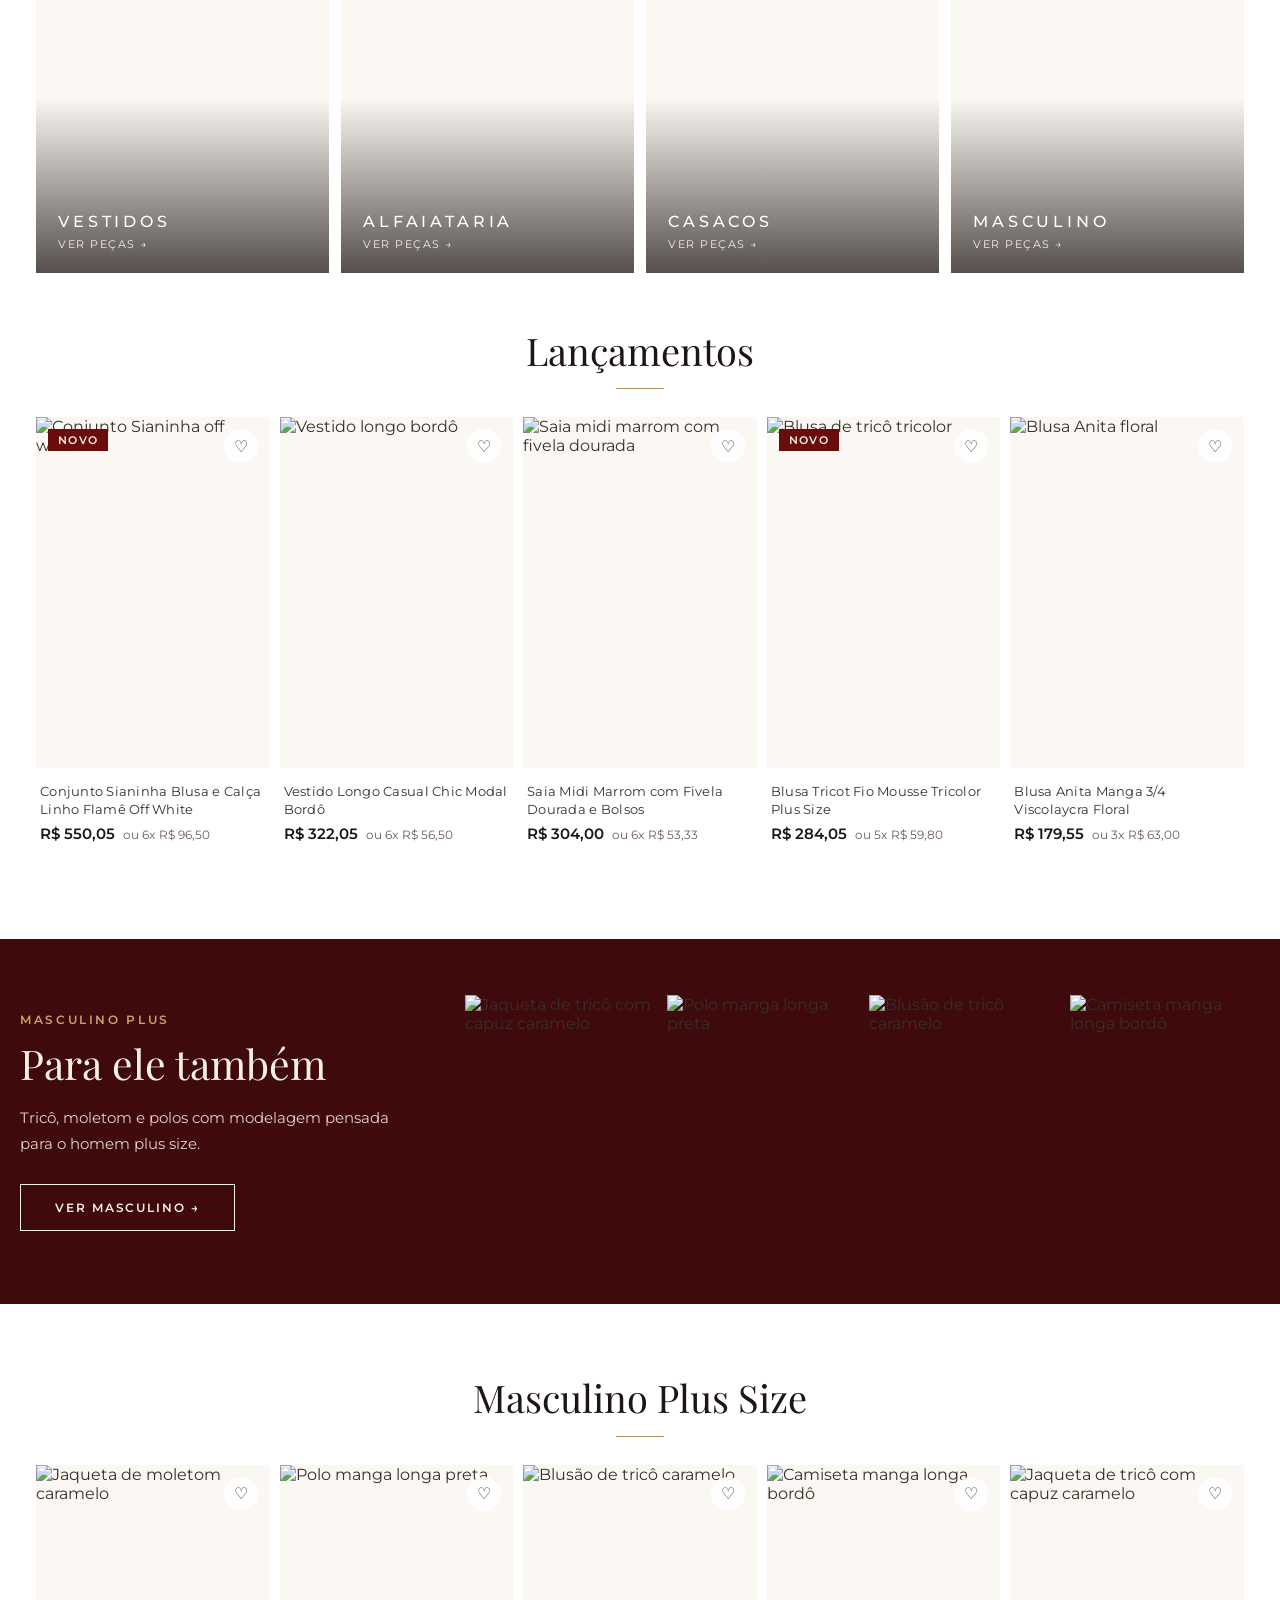
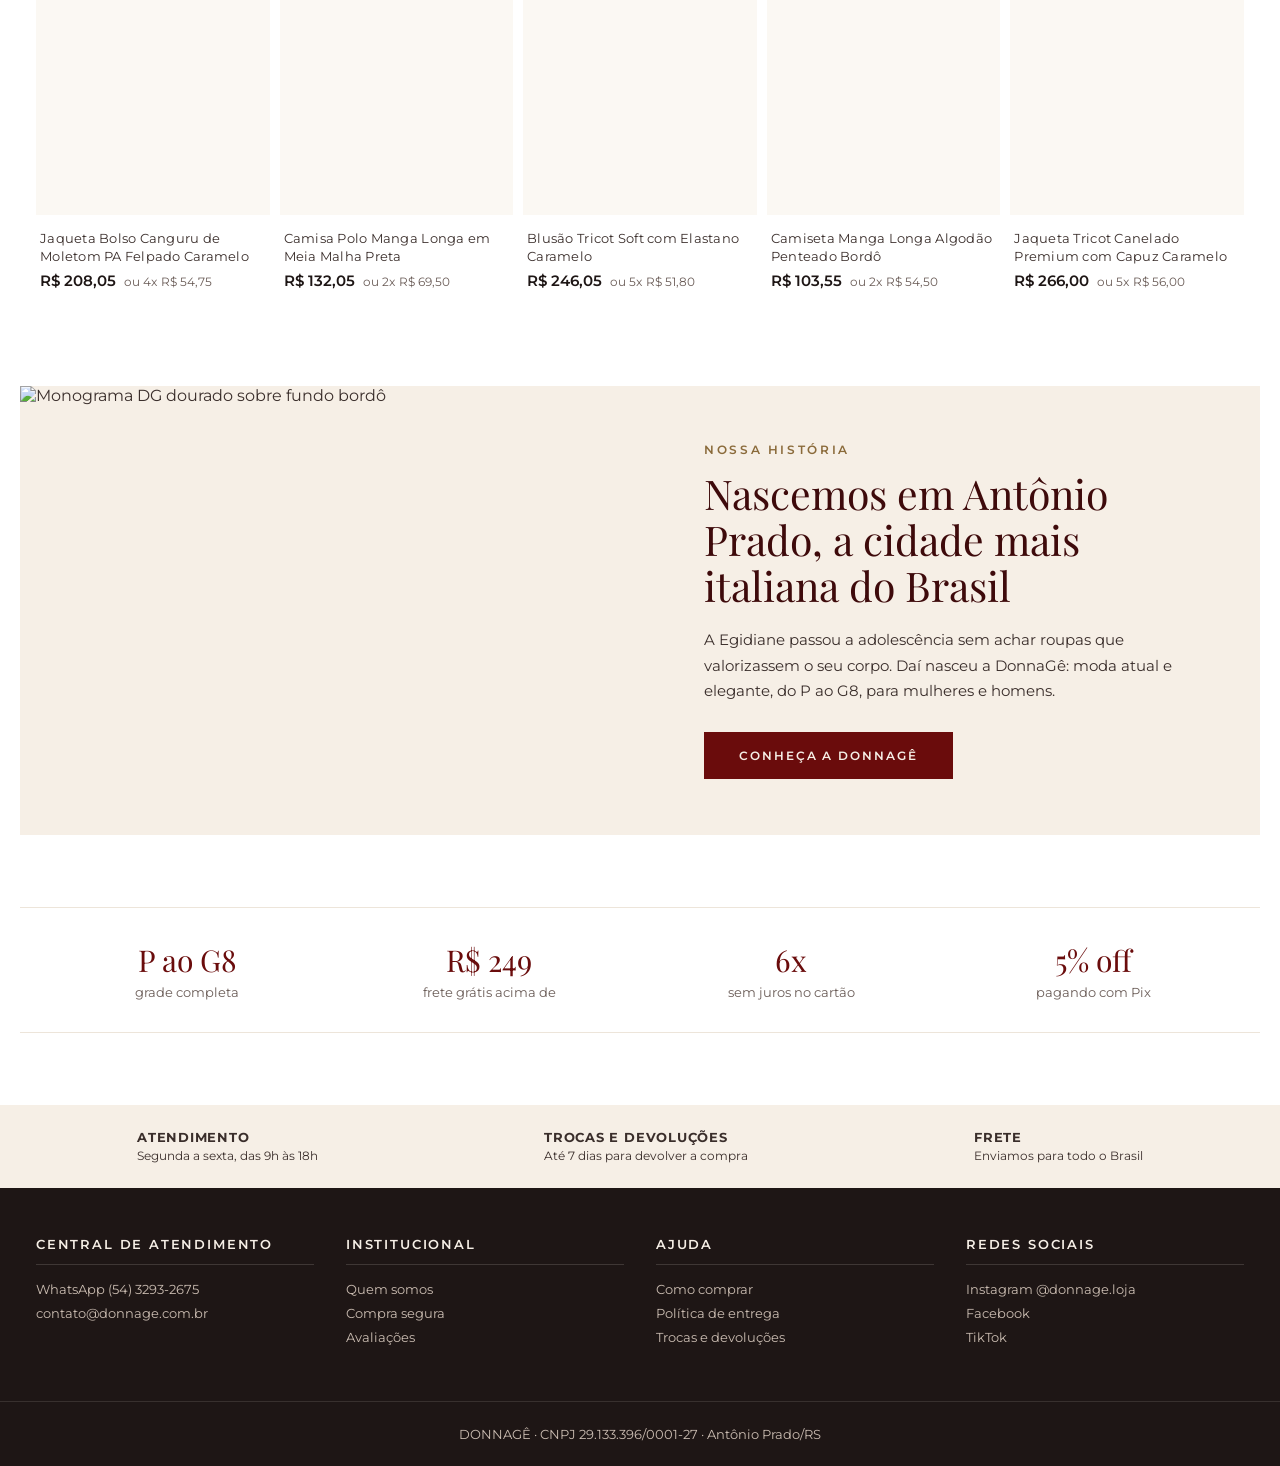
==== commit 30441f52: "Add files via upload" ====
--- a/index.html
+++ b/index.html
@@ -413,6 +413,86 @@
         </div>
       </div>
     </div>
+
+    <!-- Bloco 05 · Condições especiais (cópia de blocos/05-condicoes-especiais.html) -->
+<section class="dg-bloco dg-condicoes" aria-label="Condições especiais">
+  <div class="dg-condicoes__item">
+    <span class="dg-condicoes__icone" aria-hidden="true"><svg viewBox="0 0 32 32" fill="none" stroke="currentColor" stroke-width="1.5" stroke-linejoin="round"><path d="M3 8h16v14H3z"/><path d="M19 13h6l4 5v4h-10z"/><circle cx="9" cy="23.5" r="2.5" fill="#fff"/><circle cx="24" cy="23.5" r="2.5" fill="#fff"/></svg></span>
+    <div><strong>Frete grátis</strong><span>nas compras acima de R$ 249</span></div>
+  </div>
+  <div class="dg-condicoes__item">
+    <span class="dg-condicoes__icone" aria-hidden="true"><svg viewBox="0 0 32 32" fill="none" stroke="currentColor" stroke-width="1.5" stroke-linejoin="round"><rect x="3" y="7" width="26" height="18" rx="2"/><path d="M3 12h26M7 20h6"/></svg></span>
+    <div><strong>6x sem juros</strong><span>no cartão de crédito</span></div>
+  </div>
+  <div class="dg-condicoes__item">
+    <span class="dg-condicoes__icone" aria-hidden="true"><svg viewBox="0 0 32 32" fill="none" stroke="currentColor" stroke-width="1.5" stroke-linejoin="round"><path d="M16 3l13 13-13 13L3 16z"/><path d="M11 16l5-5 5 5-5 5z"/></svg></span>
+    <div><strong>5% off no Pix</strong><span>desconto na hora</span></div>
+  </div>
+  <div class="dg-condicoes__item">
+    <span class="dg-condicoes__icone" aria-hidden="true"><svg viewBox="0 0 32 32" fill="none" stroke="currentColor" stroke-width="1.5" stroke-linecap="round" stroke-linejoin="round"><path d="M6 13a10 10 0 0 1 18-4l2 3"/><path d="M26 6v6h-6"/><path d="M26 19a10 10 0 0 1-18 4l-2-3"/><path d="M6 26v-6h6"/></svg></span>
+    <div><strong>Troca fácil</strong><span>até 7 dias após o recebimento</span></div>
+  </div>
+</section>
+
+    <!-- Bloco 06 · Guia por tamanho (cópia de blocos/06-guia-por-tamanho.html) -->
+<section class="dg-bloco dg-tamanhos" aria-label="Compre pelo seu tamanho">
+  <h2 class="dg-tamanhos__titulo">Escolha pelo seu tamanho</h2>
+  <p class="dg-tamanhos__sub">Do P ao G8: veja só as peças que servem em você.</p>
+
+  <div class="dg-tamanhos__tabela">
+  <div class="dg-tamanhos__linha">
+    <span class="dg-tamanhos__rotulo">Feminino</span>
+    <div class="dg-tamanhos__grupo">
+      <small>Midsize</small>
+      <div class="dg-tamanhos__numeros">
+        <a href="/feminino?derivacao=4">P</a>
+        <a href="/feminino?derivacao=5">M</a>
+        <a href="/feminino?derivacao=6">G</a>
+        <a href="/feminino?derivacao=7">GG</a>
+      </div>
+    </div>
+    <div class="dg-tamanhos__grupo">
+      <small>Plus size</small>
+      <div class="dg-tamanhos__numeros">
+        <a href="/feminino?derivacao=78">G1</a>
+        <a href="/feminino?derivacao=79">G2</a>
+        <a href="/feminino?derivacao=80">G3</a>
+        <a href="/feminino?derivacao=81">G4</a>
+        <a href="/feminino?derivacao=82">G5</a>
+        <a href="/feminino?derivacao=83">G6</a>
+        <a href="/feminino?derivacao=89">G7</a>
+        <a href="/feminino?derivacao=90">G8</a>
+      </div>
+    </div>
+  </div>
+
+  <div class="dg-tamanhos__linha">
+    <span class="dg-tamanhos__rotulo">Masculino</span>
+    <div class="dg-tamanhos__grupo">
+      <small>Midsize</small>
+      <div class="dg-tamanhos__numeros">
+        <a href="/masculino?derivacao=4">P</a>
+        <a href="/masculino?derivacao=5">M</a>
+        <a href="/masculino?derivacao=6">G</a>
+        <a href="/masculino?derivacao=7">GG</a>
+      </div>
+    </div>
+    <div class="dg-tamanhos__grupo">
+      <small>Plus size</small>
+      <div class="dg-tamanhos__numeros">
+        <a href="/masculino?derivacao=78">G1</a>
+        <a href="/masculino?derivacao=79">G2</a>
+        <a href="/masculino?derivacao=80">G3</a>
+        <a href="/masculino?derivacao=81">G4</a>
+        <a href="/masculino?derivacao=82">G5</a>
+        <a href="/masculino?derivacao=83">G6</a>
+      </div>
+    </div>
+  </div>
+  </div>
+
+  <p class="dg-tamanhos__ajuda">Calças femininas por numeração: <a href="/feminino?derivacao=96">42</a> · <a href="/feminino?derivacao=95">44</a> · <a href="/feminino?derivacao=94">46</a> · <a href="/feminino?derivacao=93">48</a> · <a href="/feminino?derivacao=91">50</a> · <a href="/feminino?derivacao=92">52</a> · <a href="/feminino?derivacao=97">54</a></p>
+</section>
 
     <!-- Bloco 01 · Mosaico de categorias (cópia de blocos/01-mosaico-categorias.html) -->
     <section class="dg-bloco dg-mosaico" aria-label="Categorias">
--- a/donnage-tema.css
+++ b/donnage-tema.css
@@ -1,931 +1,1167 @@
-/* ==========================================================================
-   DonnaGê — Tema "Serra" (inspirado na linguagem da Principessa)
-   Plataforma: Magazord · Versão 1.0 · 16/10/2026
-
-   Como usar: subir este arquivo em Recursos (arquivo CSS da loja), no lugar
-   do basenutribomba.css. Veja o GUIA-INSTALACAO.md.
-
-   Seções:
-   1. Fontes e variáveis
-   2. Base
-   3. Barra de aviso (topo)
-   4. Cabeçalho e busca
-   5. Menu
-   6. Banners
-   7. Títulos de seção
-   8. Categorias (carrossel de banners vira mosaico)
-   9. Vitrines e cards de produto
-   10. Avaliações
-   11. Rodapé
-   12. Avisos, pop-ups e WhatsApp
-   13. Blocos HTML próprios (.dg-*)
-   14. Celular
-   ========================================================================== */
-
-/* 1. Fontes e variáveis ---------------------------------------------------- */
-@import url("https://fonts.googleapis.com/css2?family=Playfair+Display:ital,wght@0,400;0,500;0,600;1,400&family=Montserrat:wght@400;500;600;700&display=swap");
-
-:root {
-  /* Paleta do tema */
-  --dg-bordo: #6a0c0c;
-  --dg-vinho: #3e0a0b;
-  --dg-creme: #f6efe6;
-  --dg-papel: #fbf8f3;
-  --dg-grafite: #1e1615;
-  --dg-texto: #3a2e2b;
-  --dg-texto-suave: #6b5d58;
-  --dg-dourado: #b08d57;
-  --dg-dourado-escuro: #8a6a3a;
-  --dg-linha: #ede5da;
-
-  /* Tipografia */
-  --dg-fonte-titulo: "Playfair Display", Georgia, serif;
-  --dg-fonte-texto: "Montserrat", Arial, sans-serif;
-
-  /* Texto da barra de aviso no topo (edite aqui) */
-  --dg-aviso: "FRETE GRÁTIS ACIMA DE R$ 249  ·  5% OFF NO PIX  ·  6X SEM JUROS";
-
-  /* Cor base da Magazord: mantém o bordô da marca */
-  --cor-base: #6a0c0c;
-  --cor-base-darken: #3e0a0b;
-}
-
-/* 2. Base ------------------------------------------------------------------ */
-body {
-  font-family: var(--dg-fonte-texto);
-  color: var(--dg-texto);
-  -webkit-font-smoothing: antialiased;
-}
-
-img {
-  image-rendering: -webkit-optimize-contrast;
-}
-
-a:focus-visible,
-button:focus-visible {
-  outline: 2px solid var(--dg-dourado);
-  outline-offset: 2px;
-}
-
-/* 3. Barra de aviso (topo) ------------------------------------------------- */
-/* A faixa bordô vira uma barra fina vinho com um único recado no centro.
-   Os atalhos (rastrear pedido, favoritos, carrinho, entrar) continuam à direita. */
-.ra-header .header-top {
-  height: 36px;
-  background: var(--dg-vinho) !important;
-}
-
-.ra-header .header-top .box-top {
-  position: relative;
-  height: 36px;
-}
-
-/* O recado fica à esquerda; os atalhos ficam à direita (sem sobrepor) */
-.ra-header .header-top .box-top::before {
-  content: var(--dg-aviso);
-  position: absolute;
-  left: 0;
-  top: 50%;
-  transform: translateY(-50%);
-  white-space: pre;
-  font-family: var(--dg-fonte-texto);
-  font-size: 11px;
-  font-weight: 500;
-  letter-spacing: 0.18em;
-  color: var(--dg-creme);
-  pointer-events: none;
-}
-
-/* Redes sociais saem do topo (ficam no rodapé) */
-.ra-header .header-top .box-social {
-  display: none;
-}
-
-.ra-header .header-top .header-info {
-  margin-left: auto;
-}
-
-.ra-header .header-top .header-info .item-top {
-  border-color: rgba(246, 239, 230, 0.2) !important;
-}
-
-.ra-header .header-top .text-item-top,
-.ra-header .header-top .login,
-.ra-header .header-top .link-cart {
-  font-family: var(--dg-fonte-texto);
-  font-size: 11px;
-  letter-spacing: 0.08em;
-  text-transform: uppercase;
-  color: var(--dg-creme) !important;
-}
-
-.ra-header .header-top .link-item-top {
-  padding-top: 6px;
-  padding-bottom: 6px;
-}
-
-/* 4. Cabeçalho e busca ----------------------------------------------------- */
-.ra-header {
-  box-shadow: none !important;
-  border-bottom: 1px solid var(--dg-linha);
-}
-
-.ra-header .header-middle {
-  background: #ffffff !important;
-  padding-top: 14px !important;
-  padding-bottom: 14px !important;
-}
-
-.ra-header .header-middle .logo img,
-.ra-header .header-middle .logo svg {
-  max-height: 52px;
-  width: auto;
-}
-
-/* Busca no estilo Principessa: só uma linha embaixo */
-.ra-header .search-area {
-  width: 280px !important;
-}
-
-.ra-header #frm-search {
-  background: transparent !important;
-  border: 0 !important;
-  border-bottom: 1px solid var(--dg-grafite) !important;
-  border-radius: 0 !important;
-}
-
-.ra-header #frm-search input {
-  font-family: var(--dg-fonte-texto);
-  font-size: 13px;
-  letter-spacing: 0.04em;
-  color: var(--dg-grafite);
-  background: transparent !important;
-}
-
-.ra-header #frm-search input::placeholder {
-  color: var(--dg-texto-suave);
-}
-
-/* Bloco "Cadastre-se" mais discreto */
-.ra-header .box-user a {
-  padding: 10px 16px !important;
-  font-family: var(--dg-fonte-texto);
-  font-size: 12px;
-  color: var(--dg-texto) !important;
-}
-
-.ra-header .box-user a:hover {
-  background: var(--dg-papel) !important;
-}
-
-/* 5. Menu ------------------------------------------------------------------ */
-.ra-header .header-bottom {
-  background: #ffffff !important;
-  border-top: 1px solid var(--dg-linha);
-}
-
-#nav-root > li > a {
-  padding: 16px 22px !important;
-  font-family: var(--dg-fonte-texto);
-  font-size: 12px;
-  font-weight: 500;
-  letter-spacing: 0.14em;
-  text-transform: uppercase;
-  color: var(--dg-grafite) !important;
-  position: relative;
-}
-
-/* Sublinhado fino ao passar o mouse */
-#nav-root > li > a::after {
-  content: "";
-  position: absolute;
-  left: 22px;
-  right: 22px;
-  bottom: 10px;
-  height: 1px;
-  background: currentColor;
-  transform: scaleX(0);
-  transition: transform 0.25s ease;
-}
-
-#nav-root > li > a:hover::after {
-  transform: scaleX(1);
-}
-
-/* Outlet em destaque, como na Principessa */
-#nav-root > li.outlet > a,
-#nav-root > li.item-menu-outlet > a {
-  color: var(--dg-bordo) !important;
-  font-weight: 600;
-}
-
-/* Submenu */
-#nav-root .menu-level-2 {
-  background: #ffffff !important;
-  border-top: 1px solid var(--dg-linha);
-  box-shadow: 0 16px 32px rgba(30, 22, 21, 0.08);
-}
-
-#nav-root .menu-level-2 a {
-  font-family: var(--dg-fonte-texto);
-  font-size: 13px !important;
-  color: var(--dg-texto) !important;
-}
-
-#nav-root .menu-level-2 a:hover {
-  background: var(--dg-papel) !important;
-  color: var(--dg-bordo) !important;
-}
-
-/* 6. Banners --------------------------------------------------------------- */
-.dynamic-banner-1 .swiper-button-prev,
-.dynamic-banner-1 .swiper-button-next {
-  width: 44px;
-  height: 44px;
-  border-radius: 50%;
-  background: rgba(246, 239, 230, 0.85);
-  color: var(--dg-grafite);
-}
-
-.dynamic-banner-1 .swiper-button-prev::after,
-.dynamic-banner-1 .swiper-button-next::after {
-  font-size: 16px;
-  font-weight: 700;
-}
-
-.dynamic-banner-1 .swiper-pagination-bullet {
-  width: 10px;
-  height: 4px;
-  border-radius: 2px;
-  background: #ffffff;
-  opacity: 0.55;
-}
-
-.dynamic-banner-1 .swiper-pagination-bullet-active {
-  width: 28px;
-  opacity: 1;
-}
-
-/* Banners fixos: sem cantos arredondados, com um respiro em volta */
-.fixed-banners {
-  padding-top: 24px;
-  padding-bottom: 24px;
-}
-
-.fixed-banners img {
-  border-radius: 0 !important;
-}
-
-/* 7. Títulos de seção ------------------------------------------------------ */
-.title-ctn {
-  margin-top: 56px;
-  margin-bottom: 28px;
-  text-align: center;
-}
-
-.title-ctn .bg-title,
-.title-ctn .bg-title span {
-  background: transparent !important;
-  font-family: var(--dg-fonte-titulo) !important;
-  font-size: 38px !important;
-  font-weight: 400 !important;
-  line-height: 1.15;
-  letter-spacing: 0;
-  text-transform: none !important;
-  color: var(--dg-grafite) !important;
-}
-
-.title-ctn .bg-title::before,
-.title-ctn .bg-title::after {
-  display: none !important;
-}
-
-/* Filete dourado embaixo do título */
-.title-ctn .bg-title::after {
-  content: "";
-  display: block !important;
-  width: 48px;
-  height: 1px;
-  margin: 16px auto 0;
-  background: var(--dg-dourado);
-}
-
-/* 8. Categorias (carrossel de banners vira mosaico) ------------------------ */
-/* Vale para o componente "carrossel de banners" com nome (dynamic-banner-5),
-   que hoje mostra as categorias em círculos. */
-.dynamic-banner-5 .swiper-slide a {
-  position: relative;
-  display: block;
-  overflow: hidden;
-}
-
-.dynamic-banner-5 figure {
-  margin: 0;
-  border-radius: 0 !important;
-  aspect-ratio: 3 / 4;
-  overflow: hidden;
-  background: var(--dg-papel);
-}
-
-.dynamic-banner-5 figure img {
-  width: 100%;
-  height: 100%;
-  object-fit: cover;
-  border-radius: 0 !important;
-  transition: transform 0.6s ease;
-}
-
-.dynamic-banner-5 .swiper-slide a:hover figure img {
-  transform: scale(1.04);
-}
-
-/* Escurece a base da foto para o nome ficar legível */
-.dynamic-banner-5 .swiper-slide a::after {
-  content: "";
-  position: absolute;
-  inset: 0;
-  background: linear-gradient(180deg, rgba(30, 22, 21, 0) 55%, rgba(30, 22, 21, 0.72) 100%);
-  pointer-events: none;
-}
-
-.dynamic-banner-5 .banner-name {
-  position: absolute;
-  left: 20px;
-  right: 20px;
-  bottom: 20px;
-  z-index: 2;
-  justify-content: flex-start !important;
-  text-align: left;
-  font-family: var(--dg-fonte-texto);
-  font-size: 15px;
-  font-weight: 500;
-  letter-spacing: 0.22em;
-  text-transform: uppercase;
-  color: #ffffff !important;
-}
-
-.dynamic-banner-5 .banner-name::after {
-  content: "Ver peças →";
-  display: block;
-  margin-top: 6px;
-  font-size: 11px;
-  letter-spacing: 0.12em;
-  color: var(--dg-creme);
-}
-
-/* O nome fica em coluna (título + "ver peças") */
-.dynamic-banner-5 .banner-name {
-  flex-direction: column;
-  align-items: flex-start !important;
-}
-
-/* 9. Vitrines e cards de produto ------------------------------------------- */
-.ra-vitrine .product-list > li > a figure {
-  background: var(--dg-papel);
-  overflow: hidden;
-}
-
-.ra-vitrine .img-principal {
-  transition: transform 0.6s ease !important;
-}
-
-.ra-vitrine .product-list > li > a:hover .img-principal {
-  transform: scale(1.03);
-}
-
-.ra-vitrine .vitrine-default {
-  text-align: left !important;
-  padding-left: 4px !important;
-  padding-right: 4px !important;
-}
-
-.ra-vitrine .product-name {
-  margin-top: 14px !important;
-  font-family: var(--dg-fonte-texto);
-  font-size: 13px !important;
-  font-weight: 400;
-  line-height: 1.4;
-  letter-spacing: 0.02em;
-  text-transform: none;
-  color: var(--dg-texto) !important;
-}
-
-.ra-vitrine .price-product {
-  min-height: 0 !important;
-  margin-top: 6px;
-}
-
-.ra-vitrine .top-price {
-  justify-content: flex-start !important;
-  flex-wrap: wrap;
-  align-items: baseline;
-  gap: 4px 8px;
-}
-
-.ra-vitrine .valor-big {
-  font-family: var(--dg-fonte-texto);
-  font-size: 15px !important;
-  font-weight: 600 !important;
-  color: var(--dg-grafite) !important;
-}
-
-.ra-vitrine .secondary-price,
-.ra-vitrine .parcelas,
-.ra-vitrine .valor-parcelado {
-  font-size: 12px !important;
-  color: var(--dg-texto-suave) !important;
-}
-
-/* Botão de favorito discreto */
-.ra-vitrine figure > button {
-  background: rgba(255, 255, 255, 0.9) !important;
-  box-shadow: none !important;
-  border-radius: 50%;
-}
-
-/* Tamanhos que aparecem ao passar o mouse */
-.ra-vitrine .derivacoes-hover {
-  background: rgba(251, 248, 243, 0.94);
-}
-
-.ra-vitrine .deriva {
-  font-size: 12px;
-  color: var(--dg-grafite);
-}
-
-/* Etiquetas (novo, desconto) */
-.tag-area .tag-value {
-  border-radius: 0 !important;
-  font-family: var(--dg-fonte-texto);
-  font-size: 11px !important;
-  font-weight: 600;
-  letter-spacing: 0.12em;
-  text-transform: uppercase;
-}
-
-/* Setas das vitrines */
-.ra-vitrine .button-prev,
-.ra-vitrine .button-next {
-  color: var(--dg-grafite);
-  opacity: 0.6;
-  transition: opacity 0.2s ease;
-}
-
-.ra-vitrine .button-prev:hover,
-.ra-vitrine .button-next:hover {
-  opacity: 1;
-}
-
-/* 10. Avaliações ----------------------------------------------------------- */
-.widget-avaliacao {
-  background: var(--dg-papel);
-}
-
-/* 11. Rodapé --------------------------------------------------------------- */
-.ra-footer .footer-top {
-  background: var(--dg-creme) !important;
-  color: var(--dg-texto);
-}
-
-.ra-footer .footer-middle,
-.ra-footer .footer-middle-top,
-.ra-footer .footer-middle-bottom,
-.ra-footer .footer-bottom,
-.ra-footer > div > div {
-  background: var(--dg-grafite) !important;
-  color: #cbbdb2;
-}
-
-.ra-footer .section-title,
-.ra-footer .section-title span {
-  font-family: var(--dg-fonte-texto);
-  font-size: 13px;
-  font-weight: 600;
-  letter-spacing: 0.14em;
-  text-transform: uppercase;
-  color: var(--dg-creme) !important;
-  border-color: rgba(246, 239, 230, 0.15) !important;
-}
-
-.ra-footer a,
-.ra-footer li,
-.ra-footer p,
-.ra-footer .list-menu-default {
-  color: #cbbdb2 !important;
-  font-size: 13px;
-}
-
-.ra-footer a:hover {
-  color: var(--dg-creme) !important;
-}
-
-.ra-footer .border-secondary-200,
-.ra-footer .footer-bottom {
-  border-color: rgba(246, 239, 230, 0.12) !important;
-}
-
-/* Ícones das redes em creme */
-.ra-footer .box-social img,
-.ra-footer .box-social svg {
-  filter: brightness(0) invert(0.93) sepia(0.15);
-}
-
-/* 12. Avisos, pop-ups e WhatsApp ------------------------------------------- */
-.informativo-lgpd {
-  background: var(--dg-grafite) !important;
-  color: var(--dg-creme) !important;
-  font-size: 13px;
-}
-
-.informativo-lgpd a {
-  color: var(--dg-creme) !important;
-  text-decoration: underline;
-}
-
-.informativo-lgpd .botao-continuar-fechar {
-  background: var(--dg-creme) !important;
-  border-color: var(--dg-creme) !important;
-  color: var(--dg-grafite) !important;
-  border-radius: 0 !important;
-  letter-spacing: 0.1em;
-  text-transform: uppercase;
-  font-size: 12px;
-}
-
-.cupom-desconto .titulo-newsletter {
-  font-family: var(--dg-fonte-titulo);
-  font-weight: 400;
-}
-
-/* Botões padrão da loja: cantos retos e caixa alta */
-.button.button-base,
-.btn-comprar,
-.botao-comprar {
-  border-radius: 0 !important;
-  letter-spacing: 0.12em;
-  text-transform: uppercase;
-}
-
-/* 13. Blocos HTML próprios (.dg-*) ----------------------------------------- */
-/* Usados pelos arquivos da pasta blocos/. Só afetam elementos com classe dg-. */
-.dg-bloco {
-  font-family: var(--dg-fonte-texto);
-  color: var(--dg-texto);
-  box-sizing: border-box;
-}
-
-.dg-bloco *,
-.dg-bloco *::before,
-.dg-bloco *::after {
-  box-sizing: inherit;
-}
-
-.dg-bloco img {
-  display: block;
-  max-width: 100%;
-}
-
-.dg-eyebrow {
-  margin: 0 0 14px;
-  font-size: 12px;
-  font-weight: 600;
-  letter-spacing: 0.22em;
-  text-transform: uppercase;
-  color: var(--dg-dourado-escuro);
-}
-
-.dg-titulo {
-  margin: 0 0 18px;
-  font-family: var(--dg-fonte-titulo);
-  font-size: clamp(28px, 3.2vw, 44px);
-  font-weight: 400;
-  line-height: 1.12;
-  color: var(--dg-vinho);
-}
-
-.dg-texto {
-  margin: 0 0 28px;
-  font-size: 15px;
-  line-height: 1.7;
-  color: var(--dg-texto);
-}
-
-.dg-botao {
-  display: inline-block;
-  padding: 15px 34px;
-  font-size: 12px;
-  font-weight: 600;
-  letter-spacing: 0.16em;
-  text-transform: uppercase;
-  text-decoration: none;
-  color: var(--dg-creme) !important;
-  background: var(--dg-bordo);
-  border: 1px solid var(--dg-bordo);
-  transition: background 0.2s ease, color 0.2s ease;
-}
-
-.dg-botao:hover {
-  background: var(--dg-vinho);
-  border-color: var(--dg-vinho);
-}
-
-.dg-botao--claro {
-  color: var(--dg-creme) !important;
-  background: transparent;
-  border-color: var(--dg-creme);
-}
-
-.dg-botao--claro:hover {
-  color: var(--dg-vinho) !important;
-  background: var(--dg-creme);
-}
-
-/* 13a. Mosaico de categorias */
-.dg-mosaico {
-  max-width: 1240px;
-  margin: 56px auto;
-  padding: 0 16px;
-}
-
-.dg-mosaico__frase {
-  margin: 0 0 32px;
-  text-align: center;
-  font-family: var(--dg-fonte-titulo);
-  font-style: italic;
-  font-size: 20px;
-  color: var(--dg-texto-suave);
-}
-
-.dg-mosaico__grade {
-  display: grid;
-  grid-template-columns: repeat(4, 1fr);
-  gap: 12px;
-}
-
-.dg-mosaico__item {
-  position: relative;
-  display: block;
-  aspect-ratio: 3 / 4;
-  overflow: hidden;
-  text-decoration: none;
-  background: var(--dg-papel);
-}
-
-.dg-mosaico__item img {
-  width: 100%;
-  height: 100%;
-  object-fit: cover;
-  transition: transform 0.6s ease;
-}
-
-.dg-mosaico__item:hover img {
-  transform: scale(1.04);
-}
-
-.dg-mosaico__item::after {
-  content: "";
-  position: absolute;
-  inset: 0;
-  background: linear-gradient(180deg, rgba(30, 22, 21, 0) 55%, rgba(30, 22, 21, 0.75) 100%);
-}
-
-.dg-mosaico__nome {
-  position: absolute;
-  left: 22px;
-  right: 22px;
-  bottom: 22px;
-  z-index: 1;
-  color: #ffffff;
-}
-
-.dg-mosaico__nome strong {
-  display: block;
-  font-size: 16px;
-  font-weight: 500;
-  letter-spacing: 0.24em;
-  text-transform: uppercase;
-}
-
-.dg-mosaico__nome span {
-  display: block;
-  margin-top: 6px;
-  font-size: 11px;
-  letter-spacing: 0.14em;
-  text-transform: uppercase;
-  color: var(--dg-creme);
-}
-
-/* 13b. História da marca */
-.dg-historia {
-  display: grid;
-  grid-template-columns: 1fr 1fr;
-  max-width: 1240px;
-  margin: 72px auto;
-  background: var(--dg-creme);
-}
-
-.dg-historia__foto img {
-  width: 100%;
-  height: 100%;
-  min-height: 420px;
-  object-fit: cover;
-}
-
-.dg-historia__conteudo {
-  display: flex;
-  flex-direction: column;
-  justify-content: center;
-  align-items: flex-start;
-  padding: 56px 64px;
-}
-
-/* 13c. Faixa de vantagens */
-.dg-vantagens {
-  display: grid;
-  grid-template-columns: repeat(4, 1fr);
-  max-width: 1240px;
-  margin: 0 auto 72px;
-  padding: 32px 16px;
-  border-top: 1px solid var(--dg-linha);
-  border-bottom: 1px solid var(--dg-linha);
-  text-align: center;
-}
-
-.dg-vantagens__item strong {
-  display: block;
-  font-family: var(--dg-fonte-titulo);
-  font-size: 30px;
-  font-weight: 400;
-  color: var(--dg-bordo);
-}
-
-.dg-vantagens__item span {
-  display: block;
-  margin-top: 4px;
-  font-size: 13px;
-  color: var(--dg-texto-suave);
-}
-
-/* 13d. Destaque masculino */
-.dg-masculino {
-  display: grid;
-  grid-template-columns: minmax(260px, 1fr) 2fr;
-  gap: 48px;
-  align-items: center;
-  margin: 72px 0;
-  padding: 56px max(16px, calc((100% - 1240px) / 2));
-  background: var(--dg-vinho);
-}
-
-.dg-masculino .dg-eyebrow {
-  color: #c9a46a;
-}
-
-.dg-masculino .dg-titulo {
-  color: var(--dg-creme);
-}
-
-.dg-masculino .dg-texto {
-  color: #e3d3c4;
-}
-
-.dg-masculino__fotos {
-  display: grid;
-  grid-template-columns: repeat(4, 1fr);
-  gap: 12px;
-}
-
-.dg-masculino__fotos a {
-  display: block;
-  aspect-ratio: 3 / 4;
-  overflow: hidden;
-}
-
-.dg-masculino__fotos img {
-  width: 100%;
-  height: 100%;
-  object-fit: cover;
-  transition: transform 0.6s ease;
-}
-
-.dg-masculino__fotos a:hover img {
-  transform: scale(1.04);
-}
-
-/* 14. Celular -------------------------------------------------------------- */
-@media (max-width: 767px) {
-  .ra-header .header-top .box-top::before {
-    font-size: 10px;
-    letter-spacing: 0.1em;
-    content: "5% OFF NO PIX  ·  6X SEM JUROS";
-  }
-
-  .title-ctn {
-    margin-top: 36px;
-    margin-bottom: 18px;
-  }
-
-  .title-ctn .bg-title,
-  .title-ctn .bg-title span {
-    font-size: 26px !important;
-  }
-
-  /* No celular as categorias ficam pequenas: o nome volta para baixo da foto */
-  .dynamic-banner-5 .swiper-slide a::after {
-    display: none;
-  }
-
-  .dynamic-banner-5 .banner-name {
-    position: static;
-    margin-top: 8px;
-    align-items: center !important;
-    text-align: center;
-    font-size: 10px;
-    letter-spacing: 0.08em;
-    color: var(--dg-grafite) !important;
-  }
-
-  .dynamic-banner-5 .banner-name::after {
-    display: none;
-  }
-
-  /* Cards de produto estreitos: texto menor e centralizado */
-  .ra-vitrine .vitrine-default {
-    text-align: center !important;
-  }
-
-  .ra-vitrine .top-price {
-    justify-content: center !important;
-  }
-
-  .ra-vitrine .product-name {
-    font-size: 11px !important;
-  }
-
-  .ra-vitrine .valor-big {
-    font-size: 12px !important;
-  }
-
-  .ra-vitrine .secondary-price,
-  .ra-vitrine .parcelas,
-  .ra-vitrine .valor-parcelado {
-    font-size: 10px !important;
-  }
-
-  /* Acordeões do rodapé no celular */
-  .ra-footer .group {
-    background: transparent !important;
-    border-color: rgba(246, 239, 230, 0.12) !important;
-  }
-
-  .dg-mosaico__grade {
-    grid-template-columns: repeat(2, 1fr);
-    gap: 8px;
-  }
-
-  .dg-mosaico__nome {
-    left: 14px;
-    right: 14px;
-    bottom: 14px;
-  }
-
-  .dg-mosaico__nome strong {
-    font-size: 13px;
-    letter-spacing: 0.16em;
-  }
-
-  .dg-historia {
-    grid-template-columns: 1fr;
-    margin: 48px 16px;
-  }
-
-  .dg-historia__foto img {
-    min-height: 240px;
-    max-height: 320px;
-  }
-
-  .dg-historia__conteudo {
-    padding: 32px 24px;
-  }
-
-  .dg-vantagens {
-    grid-template-columns: repeat(2, 1fr);
-    gap: 24px 8px;
-    margin: 0 16px 48px;
-  }
-
-  .dg-vantagens__item strong {
-    font-size: 24px;
-  }
-
-  .dg-masculino {
-    grid-template-columns: 1fr;
-    gap: 28px;
-    padding: 40px 16px;
-  }
-
-  .dg-masculino__fotos {
-    grid-template-columns: repeat(2, 1fr);
-    gap: 8px;
-  }
-}
+/* ==========================================================================
+   DonnaGê — Tema "Serra" (inspirado na linguagem da Principessa)
+   Plataforma: Magazord · Versão 1.1 · 06/11/2026
+   (1.1: condições especiais e guia por tamanho abaixo dos banners;
+    barra do topo passa a mostrar o cupom de boas-vindas)
+
+   Como usar: subir este arquivo em Recursos (arquivo CSS da loja), no lugar
+   do basenutribomba.css. Veja o GUIA-INSTALACAO.md.
+
+   Seções:
+   1. Fontes e variáveis
+   2. Base
+   3. Barra de aviso (topo)
+   4. Cabeçalho e busca
+   5. Menu
+   6. Banners
+   7. Títulos de seção
+   8. Categorias (carrossel de banners vira mosaico)
+   9. Vitrines e cards de produto
+   10. Avaliações
+   11. Rodapé
+   12. Avisos, pop-ups e WhatsApp
+   13. Blocos HTML próprios (.dg-*)
+   14. Celular
+   ========================================================================== */
+
+/* 1. Fontes e variáveis ---------------------------------------------------- */
+@import url("https://fonts.googleapis.com/css2?family=Playfair+Display:ital,wght@0,400;0,500;0,600;1,400&family=Montserrat:wght@400;500;600;700&display=swap");
+
+:root {
+  /* Paleta do tema */
+  --dg-bordo: #6a0c0c;
+  --dg-vinho: #3e0a0b;
+  --dg-creme: #f6efe6;
+  --dg-papel: #fbf8f3;
+  --dg-grafite: #1e1615;
+  --dg-texto: #3a2e2b;
+  --dg-texto-suave: #6b5d58;
+  --dg-dourado: #b08d57;
+  --dg-dourado-escuro: #8a6a3a;
+  --dg-linha: #ede5da;
+
+  /* Tipografia */
+  --dg-fonte-titulo: "Playfair Display", Georgia, serif;
+  --dg-fonte-texto: "Montserrat", Arial, sans-serif;
+
+  /* Texto da barra de aviso no topo (edite aqui) */
+  --dg-aviso: "CUPOM DE BOAS-VINDAS: 10% OFF  ·  ENVIAMOS PARA TODO O BRASIL";
+
+  /* Cor base da Magazord: mantém o bordô da marca */
+  --cor-base: #6a0c0c;
+  --cor-base-darken: #3e0a0b;
+}
+
+/* 2. Base ------------------------------------------------------------------ */
+body {
+  font-family: var(--dg-fonte-texto);
+  color: var(--dg-texto);
+  -webkit-font-smoothing: antialiased;
+}
+
+img {
+  image-rendering: -webkit-optimize-contrast;
+}
+
+a:focus-visible,
+button:focus-visible {
+  outline: 2px solid var(--dg-dourado);
+  outline-offset: 2px;
+}
+
+/* 3. Barra de aviso (topo) ------------------------------------------------- */
+/* A faixa bordô vira uma barra fina vinho com um único recado no centro.
+   Os atalhos (rastrear pedido, favoritos, carrinho, entrar) continuam à direita. */
+.ra-header .header-top {
+  height: 36px;
+  background: var(--dg-vinho) !important;
+}
+
+.ra-header .header-top .box-top {
+  position: relative;
+  height: 36px;
+}
+
+/* O recado fica à esquerda; os atalhos ficam à direita (sem sobrepor) */
+.ra-header .header-top .box-top::before {
+  content: var(--dg-aviso);
+  position: absolute;
+  left: 0;
+  top: 50%;
+  transform: translateY(-50%);
+  white-space: pre;
+  font-family: var(--dg-fonte-texto);
+  font-size: 11px;
+  font-weight: 500;
+  letter-spacing: 0.18em;
+  color: var(--dg-creme);
+  pointer-events: none;
+}
+
+/* Redes sociais saem do topo (ficam no rodapé) */
+.ra-header .header-top .box-social {
+  display: none;
+}
+
+.ra-header .header-top .header-info {
+  margin-left: auto;
+}
+
+.ra-header .header-top .header-info .item-top {
+  border-color: rgba(246, 239, 230, 0.2) !important;
+}
+
+.ra-header .header-top .text-item-top,
+.ra-header .header-top .login,
+.ra-header .header-top .link-cart {
+  font-family: var(--dg-fonte-texto);
+  font-size: 11px;
+  letter-spacing: 0.08em;
+  text-transform: uppercase;
+  color: var(--dg-creme) !important;
+}
+
+.ra-header .header-top .link-item-top {
+  padding-top: 6px;
+  padding-bottom: 6px;
+}
+
+/* 4. Cabeçalho e busca ----------------------------------------------------- */
+.ra-header {
+  box-shadow: none !important;
+  border-bottom: 1px solid var(--dg-linha);
+}
+
+.ra-header .header-middle {
+  background: #ffffff !important;
+  padding-top: 14px !important;
+  padding-bottom: 14px !important;
+}
+
+.ra-header .header-middle .logo img,
+.ra-header .header-middle .logo svg {
+  max-height: 52px;
+  width: auto;
+}
+
+/* Busca no estilo Principessa: só uma linha embaixo */
+.ra-header .search-area {
+  width: 280px !important;
+}
+
+.ra-header #frm-search {
+  background: transparent !important;
+  border: 0 !important;
+  border-bottom: 1px solid var(--dg-grafite) !important;
+  border-radius: 0 !important;
+}
+
+.ra-header #frm-search input {
+  font-family: var(--dg-fonte-texto);
+  font-size: 13px;
+  letter-spacing: 0.04em;
+  color: var(--dg-grafite);
+  background: transparent !important;
+}
+
+.ra-header #frm-search input::placeholder {
+  color: var(--dg-texto-suave);
+}
+
+/* Bloco "Cadastre-se" mais discreto */
+.ra-header .box-user a {
+  padding: 10px 16px !important;
+  font-family: var(--dg-fonte-texto);
+  font-size: 12px;
+  color: var(--dg-texto) !important;
+}
+
+.ra-header .box-user a:hover {
+  background: var(--dg-papel) !important;
+}
+
+/* 5. Menu ------------------------------------------------------------------ */
+.ra-header .header-bottom {
+  background: #ffffff !important;
+  border-top: 1px solid var(--dg-linha);
+}
+
+#nav-root > li > a {
+  padding: 16px 22px !important;
+  font-family: var(--dg-fonte-texto);
+  font-size: 12px;
+  font-weight: 500;
+  letter-spacing: 0.14em;
+  text-transform: uppercase;
+  color: var(--dg-grafite) !important;
+  position: relative;
+}
+
+/* Sublinhado fino ao passar o mouse */
+#nav-root > li > a::after {
+  content: "";
+  position: absolute;
+  left: 22px;
+  right: 22px;
+  bottom: 10px;
+  height: 1px;
+  background: currentColor;
+  transform: scaleX(0);
+  transition: transform 0.25s ease;
+}
+
+#nav-root > li > a:hover::after {
+  transform: scaleX(1);
+}
+
+/* Outlet em destaque, como na Principessa */
+#nav-root > li.outlet > a,
+#nav-root > li.item-menu-outlet > a {
+  color: var(--dg-bordo) !important;
+  font-weight: 600;
+}
+
+/* Submenu */
+#nav-root .menu-level-2 {
+  background: #ffffff !important;
+  border-top: 1px solid var(--dg-linha);
+  box-shadow: 0 16px 32px rgba(30, 22, 21, 0.08);
+}
+
+#nav-root .menu-level-2 a {
+  font-family: var(--dg-fonte-texto);
+  font-size: 13px !important;
+  color: var(--dg-texto) !important;
+}
+
+#nav-root .menu-level-2 a:hover {
+  background: var(--dg-papel) !important;
+  color: var(--dg-bordo) !important;
+}
+
+/* 6. Banners --------------------------------------------------------------- */
+.dynamic-banner-1 .swiper-button-prev,
+.dynamic-banner-1 .swiper-button-next {
+  width: 44px;
+  height: 44px;
+  border-radius: 50%;
+  background: rgba(246, 239, 230, 0.85);
+  color: var(--dg-grafite);
+}
+
+.dynamic-banner-1 .swiper-button-prev::after,
+.dynamic-banner-1 .swiper-button-next::after {
+  font-size: 16px;
+  font-weight: 700;
+}
+
+.dynamic-banner-1 .swiper-pagination-bullet {
+  width: 10px;
+  height: 4px;
+  border-radius: 2px;
+  background: #ffffff;
+  opacity: 0.55;
+}
+
+.dynamic-banner-1 .swiper-pagination-bullet-active {
+  width: 28px;
+  opacity: 1;
+}
+
+/* Banners fixos: sem cantos arredondados, com um respiro em volta */
+.fixed-banners {
+  padding-top: 24px;
+  padding-bottom: 24px;
+}
+
+.fixed-banners img {
+  border-radius: 0 !important;
+}
+
+/* 7. Títulos de seção ------------------------------------------------------ */
+.title-ctn {
+  margin-top: 56px;
+  margin-bottom: 28px;
+  text-align: center;
+}
+
+.title-ctn .bg-title,
+.title-ctn .bg-title span {
+  background: transparent !important;
+  font-family: var(--dg-fonte-titulo) !important;
+  font-size: 38px !important;
+  font-weight: 400 !important;
+  line-height: 1.15;
+  letter-spacing: 0;
+  text-transform: none !important;
+  color: var(--dg-grafite) !important;
+}
+
+.title-ctn .bg-title::before,
+.title-ctn .bg-title::after {
+  display: none !important;
+}
+
+/* Filete dourado embaixo do título */
+.title-ctn .bg-title::after {
+  content: "";
+  display: block !important;
+  width: 48px;
+  height: 1px;
+  margin: 16px auto 0;
+  background: var(--dg-dourado);
+}
+
+/* 8. Categorias (carrossel de banners vira mosaico) ------------------------ */
+/* Vale para o componente "carrossel de banners" com nome (dynamic-banner-5),
+   que hoje mostra as categorias em círculos. */
+.dynamic-banner-5 .swiper-slide a {
+  position: relative;
+  display: block;
+  overflow: hidden;
+}
+
+.dynamic-banner-5 figure {
+  margin: 0;
+  border-radius: 0 !important;
+  aspect-ratio: 3 / 4;
+  overflow: hidden;
+  background: var(--dg-papel);
+}
+
+.dynamic-banner-5 figure img {
+  width: 100%;
+  height: 100%;
+  object-fit: cover;
+  border-radius: 0 !important;
+  transition: transform 0.6s ease;
+}
+
+.dynamic-banner-5 .swiper-slide a:hover figure img {
+  transform: scale(1.04);
+}
+
+/* Escurece a base da foto para o nome ficar legível */
+.dynamic-banner-5 .swiper-slide a::after {
+  content: "";
+  position: absolute;
+  inset: 0;
+  background: linear-gradient(180deg, rgba(30, 22, 21, 0) 55%, rgba(30, 22, 21, 0.72) 100%);
+  pointer-events: none;
+}
+
+.dynamic-banner-5 .banner-name {
+  position: absolute;
+  left: 20px;
+  right: 20px;
+  bottom: 20px;
+  z-index: 2;
+  justify-content: flex-start !important;
+  text-align: left;
+  font-family: var(--dg-fonte-texto);
+  font-size: 15px;
+  font-weight: 500;
+  letter-spacing: 0.22em;
+  text-transform: uppercase;
+  color: #ffffff !important;
+}
+
+.dynamic-banner-5 .banner-name::after {
+  content: "Ver peças →";
+  display: block;
+  margin-top: 6px;
+  font-size: 11px;
+  letter-spacing: 0.12em;
+  color: var(--dg-creme);
+}
+
+/* O nome fica em coluna (título + "ver peças") */
+.dynamic-banner-5 .banner-name {
+  flex-direction: column;
+  align-items: flex-start !important;
+}
+
+/* 9. Vitrines e cards de produto ------------------------------------------- */
+.ra-vitrine .product-list > li > a figure {
+  background: var(--dg-papel);
+  overflow: hidden;
+}
+
+.ra-vitrine .img-principal {
+  transition: transform 0.6s ease !important;
+}
+
+.ra-vitrine .product-list > li > a:hover .img-principal {
+  transform: scale(1.03);
+}
+
+.ra-vitrine .vitrine-default {
+  text-align: left !important;
+  padding-left: 4px !important;
+  padding-right: 4px !important;
+}
+
+.ra-vitrine .product-name {
+  margin-top: 14px !important;
+  font-family: var(--dg-fonte-texto);
+  font-size: 13px !important;
+  font-weight: 400;
+  line-height: 1.4;
+  letter-spacing: 0.02em;
+  text-transform: none;
+  color: var(--dg-texto) !important;
+}
+
+.ra-vitrine .price-product {
+  min-height: 0 !important;
+  margin-top: 6px;
+}
+
+.ra-vitrine .top-price {
+  justify-content: flex-start !important;
+  flex-wrap: wrap;
+  align-items: baseline;
+  gap: 4px 8px;
+}
+
+.ra-vitrine .valor-big {
+  font-family: var(--dg-fonte-texto);
+  font-size: 15px !important;
+  font-weight: 600 !important;
+  color: var(--dg-grafite) !important;
+}
+
+.ra-vitrine .secondary-price,
+.ra-vitrine .parcelas,
+.ra-vitrine .valor-parcelado {
+  font-size: 12px !important;
+  color: var(--dg-texto-suave) !important;
+}
+
+/* Botão de favorito discreto */
+.ra-vitrine figure > button {
+  background: rgba(255, 255, 255, 0.9) !important;
+  box-shadow: none !important;
+  border-radius: 50%;
+}
+
+/* Tamanhos que aparecem ao passar o mouse */
+.ra-vitrine .derivacoes-hover {
+  background: rgba(251, 248, 243, 0.94);
+}
+
+.ra-vitrine .deriva {
+  font-size: 12px;
+  color: var(--dg-grafite);
+}
+
+/* Etiquetas (novo, desconto) */
+.tag-area .tag-value {
+  border-radius: 0 !important;
+  font-family: var(--dg-fonte-texto);
+  font-size: 11px !important;
+  font-weight: 600;
+  letter-spacing: 0.12em;
+  text-transform: uppercase;
+}
+
+/* Setas das vitrines */
+.ra-vitrine .button-prev,
+.ra-vitrine .button-next {
+  color: var(--dg-grafite);
+  opacity: 0.6;
+  transition: opacity 0.2s ease;
+}
+
+.ra-vitrine .button-prev:hover,
+.ra-vitrine .button-next:hover {
+  opacity: 1;
+}
+
+/* 10. Avaliações ----------------------------------------------------------- */
+.widget-avaliacao {
+  background: var(--dg-papel);
+}
+
+/* 11. Rodapé --------------------------------------------------------------- */
+.ra-footer .footer-top {
+  background: var(--dg-creme) !important;
+  color: var(--dg-texto);
+}
+
+.ra-footer .footer-middle,
+.ra-footer .footer-middle-top,
+.ra-footer .footer-middle-bottom,
+.ra-footer .footer-bottom,
+.ra-footer > div > div {
+  background: var(--dg-grafite) !important;
+  color: #cbbdb2;
+}
+
+.ra-footer .section-title,
+.ra-footer .section-title span {
+  font-family: var(--dg-fonte-texto);
+  font-size: 13px;
+  font-weight: 600;
+  letter-spacing: 0.14em;
+  text-transform: uppercase;
+  color: var(--dg-creme) !important;
+  border-color: rgba(246, 239, 230, 0.15) !important;
+}
+
+.ra-footer a,
+.ra-footer li,
+.ra-footer p,
+.ra-footer .list-menu-default {
+  color: #cbbdb2 !important;
+  font-size: 13px;
+}
+
+.ra-footer a:hover {
+  color: var(--dg-creme) !important;
+}
+
+.ra-footer .border-secondary-200,
+.ra-footer .footer-bottom {
+  border-color: rgba(246, 239, 230, 0.12) !important;
+}
+
+/* Ícones das redes em creme */
+.ra-footer .box-social img,
+.ra-footer .box-social svg {
+  filter: brightness(0) invert(0.93) sepia(0.15);
+}
+
+/* 12. Avisos, pop-ups e WhatsApp ------------------------------------------- */
+.informativo-lgpd {
+  background: var(--dg-grafite) !important;
+  color: var(--dg-creme) !important;
+  font-size: 13px;
+}
+
+.informativo-lgpd a {
+  color: var(--dg-creme) !important;
+  text-decoration: underline;
+}
+
+.informativo-lgpd .botao-continuar-fechar {
+  background: var(--dg-creme) !important;
+  border-color: var(--dg-creme) !important;
+  color: var(--dg-grafite) !important;
+  border-radius: 0 !important;
+  letter-spacing: 0.1em;
+  text-transform: uppercase;
+  font-size: 12px;
+}
+
+.cupom-desconto .titulo-newsletter {
+  font-family: var(--dg-fonte-titulo);
+  font-weight: 400;
+}
+
+/* Botões padrão da loja: cantos retos e caixa alta */
+.button.button-base,
+.btn-comprar,
+.botao-comprar {
+  border-radius: 0 !important;
+  letter-spacing: 0.12em;
+  text-transform: uppercase;
+}
+
+/* 13. Blocos HTML próprios (.dg-*) ----------------------------------------- */
+/* Usados pelos arquivos da pasta blocos/. Só afetam elementos com classe dg-. */
+.dg-bloco {
+  font-family: var(--dg-fonte-texto);
+  color: var(--dg-texto);
+  box-sizing: border-box;
+}
+
+.dg-bloco *,
+.dg-bloco *::before,
+.dg-bloco *::after {
+  box-sizing: inherit;
+}
+
+.dg-bloco img {
+  display: block;
+  max-width: 100%;
+}
+
+.dg-eyebrow {
+  margin: 0 0 14px;
+  font-size: 12px;
+  font-weight: 600;
+  letter-spacing: 0.22em;
+  text-transform: uppercase;
+  color: var(--dg-dourado-escuro);
+}
+
+.dg-titulo {
+  margin: 0 0 18px;
+  font-family: var(--dg-fonte-titulo);
+  font-size: clamp(28px, 3.2vw, 44px);
+  font-weight: 400;
+  line-height: 1.12;
+  color: var(--dg-vinho);
+}
+
+.dg-texto {
+  margin: 0 0 28px;
+  font-size: 15px;
+  line-height: 1.7;
+  color: var(--dg-texto);
+}
+
+.dg-botao {
+  display: inline-block;
+  padding: 15px 34px;
+  font-size: 12px;
+  font-weight: 600;
+  letter-spacing: 0.16em;
+  text-transform: uppercase;
+  text-decoration: none;
+  color: var(--dg-creme) !important;
+  background: var(--dg-bordo);
+  border: 1px solid var(--dg-bordo);
+  transition: background 0.2s ease, color 0.2s ease;
+}
+
+.dg-botao:hover {
+  background: var(--dg-vinho);
+  border-color: var(--dg-vinho);
+}
+
+.dg-botao--claro {
+  color: var(--dg-creme) !important;
+  background: transparent;
+  border-color: var(--dg-creme);
+}
+
+.dg-botao--claro:hover {
+  color: var(--dg-vinho) !important;
+  background: var(--dg-creme);
+}
+
+/* 13a. Mosaico de categorias */
+.dg-mosaico {
+  max-width: 1240px;
+  margin: 56px auto;
+  padding: 0 16px;
+}
+
+.dg-mosaico__frase {
+  margin: 0 0 32px;
+  text-align: center;
+  font-family: var(--dg-fonte-titulo);
+  font-style: italic;
+  font-size: 20px;
+  color: var(--dg-texto-suave);
+}
+
+.dg-mosaico__grade {
+  display: grid;
+  grid-template-columns: repeat(4, 1fr);
+  gap: 12px;
+}
+
+.dg-mosaico__item {
+  position: relative;
+  display: block;
+  aspect-ratio: 3 / 4;
+  overflow: hidden;
+  text-decoration: none;
+  background: var(--dg-papel);
+}
+
+.dg-mosaico__item img {
+  width: 100%;
+  height: 100%;
+  object-fit: cover;
+  transition: transform 0.6s ease;
+}
+
+.dg-mosaico__item:hover img {
+  transform: scale(1.04);
+}
+
+.dg-mosaico__item::after {
+  content: "";
+  position: absolute;
+  inset: 0;
+  background: linear-gradient(180deg, rgba(30, 22, 21, 0) 55%, rgba(30, 22, 21, 0.75) 100%);
+}
+
+.dg-mosaico__nome {
+  position: absolute;
+  left: 22px;
+  right: 22px;
+  bottom: 22px;
+  z-index: 1;
+  color: #ffffff;
+}
+
+.dg-mosaico__nome strong {
+  display: block;
+  font-size: 16px;
+  font-weight: 500;
+  letter-spacing: 0.24em;
+  text-transform: uppercase;
+}
+
+.dg-mosaico__nome span {
+  display: block;
+  margin-top: 6px;
+  font-size: 11px;
+  letter-spacing: 0.14em;
+  text-transform: uppercase;
+  color: var(--dg-creme);
+}
+
+/* 13b. História da marca */
+.dg-historia {
+  display: grid;
+  grid-template-columns: 1fr 1fr;
+  max-width: 1240px;
+  margin: 72px auto;
+  background: var(--dg-creme);
+}
+
+.dg-historia__foto img {
+  width: 100%;
+  height: 100%;
+  min-height: 420px;
+  object-fit: cover;
+}
+
+.dg-historia__conteudo {
+  display: flex;
+  flex-direction: column;
+  justify-content: center;
+  align-items: flex-start;
+  padding: 56px 64px;
+}
+
+/* 13c. Faixa de vantagens */
+.dg-vantagens {
+  display: grid;
+  grid-template-columns: repeat(4, 1fr);
+  max-width: 1240px;
+  margin: 0 auto 72px;
+  padding: 32px 16px;
+  border-top: 1px solid var(--dg-linha);
+  border-bottom: 1px solid var(--dg-linha);
+  text-align: center;
+}
+
+.dg-vantagens__item strong {
+  display: block;
+  font-family: var(--dg-fonte-titulo);
+  font-size: 30px;
+  font-weight: 400;
+  color: var(--dg-bordo);
+}
+
+.dg-vantagens__item span {
+  display: block;
+  margin-top: 4px;
+  font-size: 13px;
+  color: var(--dg-texto-suave);
+}
+
+/* 13d. Destaque masculino */
+.dg-masculino {
+  display: grid;
+  grid-template-columns: minmax(260px, 1fr) 2fr;
+  gap: 48px;
+  align-items: center;
+  margin: 72px 0;
+  padding: 56px max(16px, calc((100% - 1240px) / 2));
+  background: var(--dg-vinho);
+}
+
+.dg-masculino .dg-eyebrow {
+  color: #c9a46a;
+}
+
+.dg-masculino .dg-titulo {
+  color: var(--dg-creme);
+}
+
+.dg-masculino .dg-texto {
+  color: #e3d3c4;
+}
+
+.dg-masculino__fotos {
+  display: grid;
+  grid-template-columns: repeat(4, 1fr);
+  gap: 12px;
+}
+
+.dg-masculino__fotos a {
+  display: block;
+  aspect-ratio: 3 / 4;
+  overflow: hidden;
+}
+
+.dg-masculino__fotos img {
+  width: 100%;
+  height: 100%;
+  object-fit: cover;
+  transition: transform 0.6s ease;
+}
+
+.dg-masculino__fotos a:hover img {
+  transform: scale(1.04);
+}
+
+/* 13e. Condições especiais (logo abaixo dos banners) ---------------------- */
+.dg-condicoes {
+  display: grid;
+  grid-template-columns: repeat(4, 1fr);
+  max-width: 1240px;
+  margin: 0 auto;
+  padding: 22px 16px;
+  border-bottom: 1px solid var(--dg-linha);
+}
+
+.dg-condicoes__item {
+  display: flex;
+  align-items: center;
+  justify-content: center;
+  gap: 14px;
+  padding: 4px 12px;
+  border-left: 1px solid var(--dg-linha);
+}
+
+.dg-condicoes__item:first-child {
+  border-left: 0;
+}
+
+.dg-condicoes__icone {
+  flex: none;
+  width: 34px;
+  height: 34px;
+  color: var(--dg-bordo);
+}
+
+.dg-condicoes__icone svg {
+  display: block;
+  width: 100%;
+  height: 100%;
+}
+
+.dg-condicoes__item strong {
+  display: block;
+  font-size: 12px;
+  font-weight: 600;
+  letter-spacing: 0.14em;
+  text-transform: uppercase;
+  color: var(--dg-grafite);
+}
+
+.dg-condicoes__item span {
+  display: block;
+  margin-top: 3px;
+  font-size: 13px;
+  color: var(--dg-texto-suave);
+}
+
+/* 13f. Guia por tamanho ----------------------------------------------------- */
+.dg-tamanhos {
+  max-width: 1240px;
+  margin: 0 auto;
+  padding: 56px 16px 24px;
+  text-align: center;
+}
+
+.dg-tamanhos__titulo {
+  margin: 0;
+  font-family: var(--dg-fonte-titulo);
+  font-size: 34px;
+  font-weight: 400;
+  color: var(--dg-grafite);
+}
+
+.dg-tamanhos__sub {
+  margin: 10px 0 32px;
+  font-size: 14px;
+  color: var(--dg-texto-suave);
+}
+
+/* As linhas ficam numa coluna centralizada e alinhadas pela esquerda */
+.dg-tamanhos__tabela {
+  display: inline-flex;
+  flex-direction: column;
+  text-align: left;
+}
+
+.dg-tamanhos__linha {
+  display: flex;
+  align-items: flex-end;
+  justify-content: flex-start;
+  gap: 28px;
+  margin-bottom: 22px;
+}
+
+.dg-tamanhos__rotulo {
+  width: 92px;
+  padding-bottom: 18px;
+  text-align: right;
+  font-size: 11px;
+  font-weight: 600;
+  letter-spacing: 0.2em;
+  text-transform: uppercase;
+  color: var(--dg-dourado-escuro);
+}
+
+.dg-tamanhos__grupo {
+  text-align: left;
+}
+
+.dg-tamanhos__grupo small {
+  display: block;
+  margin: 0 0 8px 2px;
+  font-size: 10px;
+  font-weight: 600;
+  letter-spacing: 0.18em;
+  text-transform: uppercase;
+  color: var(--dg-texto-suave);
+}
+
+.dg-tamanhos__numeros {
+  display: flex;
+  border: 1px solid var(--dg-linha);
+}
+
+.dg-tamanhos__numeros a {
+  display: flex;
+  align-items: center;
+  justify-content: center;
+  width: 58px;
+  height: 52px;
+  font-size: 14px;
+  font-weight: 500;
+  letter-spacing: 0.04em;
+  color: var(--dg-grafite);
+  text-decoration: none;
+  border-left: 1px solid var(--dg-linha);
+  transition: background 0.2s ease, color 0.2s ease;
+}
+
+.dg-tamanhos__numeros a:first-child {
+  border-left: 0;
+}
+
+.dg-tamanhos__numeros a:hover,
+.dg-tamanhos__numeros a:focus-visible {
+  color: var(--dg-creme);
+  background: var(--dg-bordo);
+}
+
+.dg-tamanhos__ajuda {
+  margin: 14px 0 0;
+  font-size: 13px;
+  color: var(--dg-texto-suave);
+}
+
+.dg-tamanhos__ajuda a {
+  color: var(--dg-bordo);
+  text-decoration: underline;
+  text-underline-offset: 3px;
+}
+
+/* 14. Celular -------------------------------------------------------------- */
+@media (max-width: 767px) {
+  .ra-header .header-top .box-top::before {
+    font-size: 10px;
+    letter-spacing: 0.1em;
+    content: "CUPOM DE BOAS-VINDAS: 10% OFF";
+  }
+
+  .title-ctn {
+    margin-top: 36px;
+    margin-bottom: 18px;
+  }
+
+  .title-ctn .bg-title,
+  .title-ctn .bg-title span {
+    font-size: 26px !important;
+  }
+
+  /* No celular as categorias ficam pequenas: o nome volta para baixo da foto */
+  .dynamic-banner-5 .swiper-slide a::after {
+    display: none;
+  }
+
+  .dynamic-banner-5 .banner-name {
+    position: static;
+    margin-top: 8px;
+    align-items: center !important;
+    text-align: center;
+    font-size: 10px;
+    letter-spacing: 0.08em;
+    color: var(--dg-grafite) !important;
+  }
+
+  .dynamic-banner-5 .banner-name::after {
+    display: none;
+  }
+
+  /* Cards de produto estreitos: texto menor e centralizado */
+  .ra-vitrine .vitrine-default {
+    text-align: center !important;
+  }
+
+  .ra-vitrine .top-price {
+    justify-content: center !important;
+  }
+
+  .ra-vitrine .product-name {
+    font-size: 11px !important;
+  }
+
+  .ra-vitrine .valor-big {
+    font-size: 12px !important;
+  }
+
+  .ra-vitrine .secondary-price,
+  .ra-vitrine .parcelas,
+  .ra-vitrine .valor-parcelado {
+    font-size: 10px !important;
+  }
+
+  /* Acordeões do rodapé no celular */
+  .ra-footer .group {
+    background: transparent !important;
+    border-color: rgba(246, 239, 230, 0.12) !important;
+  }
+
+  .dg-mosaico__grade {
+    grid-template-columns: repeat(2, 1fr);
+    gap: 8px;
+  }
+
+  .dg-mosaico__nome {
+    left: 14px;
+    right: 14px;
+    bottom: 14px;
+  }
+
+  .dg-mosaico__nome strong {
+    font-size: 13px;
+    letter-spacing: 0.16em;
+  }
+
+  .dg-historia {
+    grid-template-columns: 1fr;
+    margin: 48px 16px;
+  }
+
+  .dg-historia__foto img {
+    min-height: 240px;
+    max-height: 320px;
+  }
+
+  .dg-historia__conteudo {
+    padding: 32px 24px;
+  }
+
+  .dg-vantagens {
+    grid-template-columns: repeat(2, 1fr);
+    gap: 24px 8px;
+    margin: 0 16px 48px;
+  }
+
+  .dg-vantagens__item strong {
+    font-size: 24px;
+  }
+
+  .dg-masculino {
+    grid-template-columns: 1fr;
+    gap: 28px;
+    padding: 40px 16px;
+  }
+
+  .dg-masculino__fotos {
+    grid-template-columns: repeat(2, 1fr);
+    gap: 8px;
+  }
+
+  /* Condições especiais e guia por tamanho */
+  .dg-condicoes {
+    grid-template-columns: repeat(2, 1fr);
+    gap: 18px 0;
+    padding: 20px 8px;
+  }
+
+  .dg-condicoes__item {
+    flex-direction: column;
+    gap: 8px;
+    text-align: center;
+    padding: 0 8px;
+  }
+
+  .dg-condicoes__item:nth-child(3) {
+    border-left: 0;
+  }
+
+  .dg-condicoes__icone {
+    width: 28px;
+    height: 28px;
+  }
+
+  .dg-condicoes__item strong {
+    font-size: 11px;
+    letter-spacing: 0.1em;
+  }
+
+  .dg-condicoes__item span {
+    font-size: 12px;
+  }
+
+  .dg-tamanhos {
+    padding: 40px 16px 8px;
+  }
+
+  .dg-tamanhos__titulo {
+    font-size: 26px;
+  }
+
+  .dg-tamanhos__sub {
+    margin-bottom: 24px;
+    font-size: 13px;
+  }
+
+  .dg-tamanhos__tabela {
+    display: flex;
+  }
+
+  .dg-tamanhos__linha {
+    flex-direction: column;
+    align-items: stretch;
+    gap: 14px;
+    margin-bottom: 28px;
+  }
+
+  .dg-tamanhos__rotulo {
+    width: auto;
+    padding: 0;
+    text-align: left;
+  }
+
+  .dg-tamanhos__numeros {
+    flex-wrap: wrap;
+    border: 0;
+    gap: 6px;
+  }
+
+  .dg-tamanhos__numeros a {
+    width: calc((100% - 30px) / 6);
+    height: 46px;
+    border: 1px solid var(--dg-linha);
+  }
+
+  .dg-tamanhos__numeros a:first-child {
+    border-left: 1px solid var(--dg-linha);
+  }
+}
